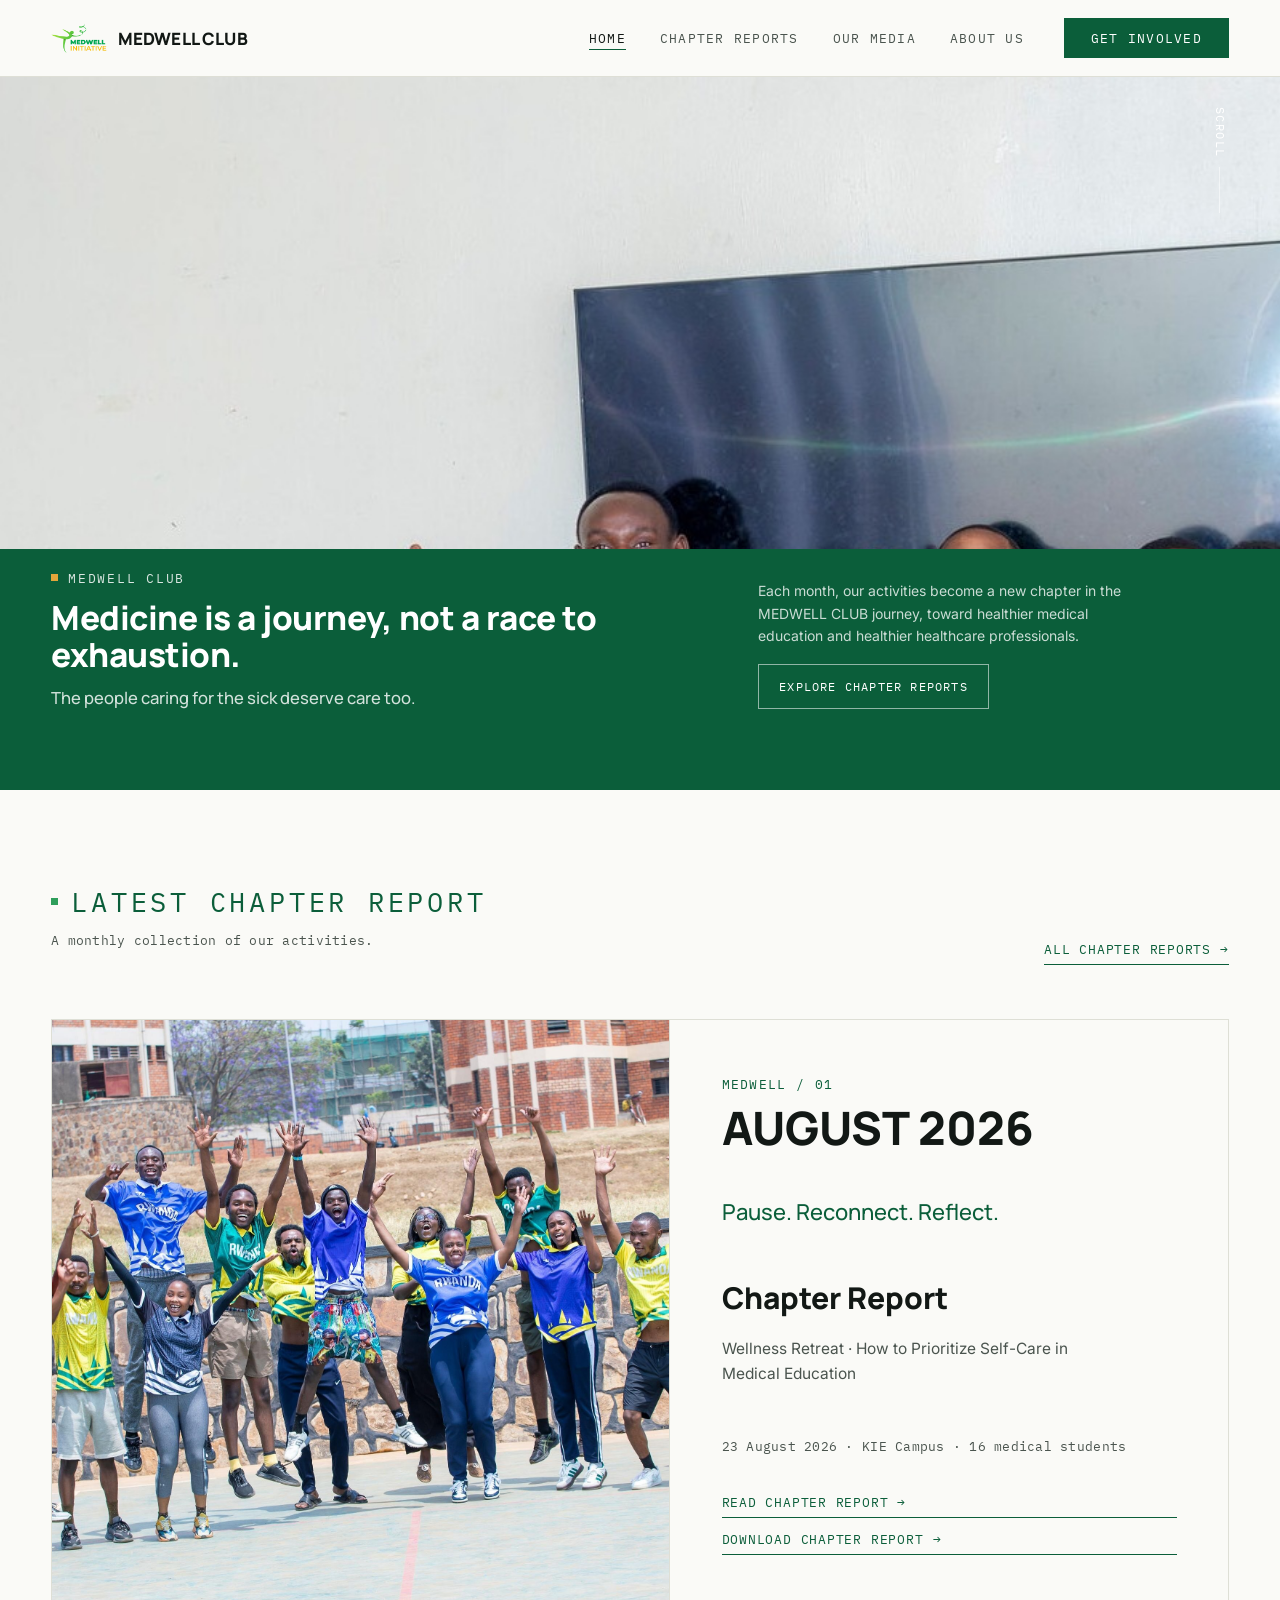
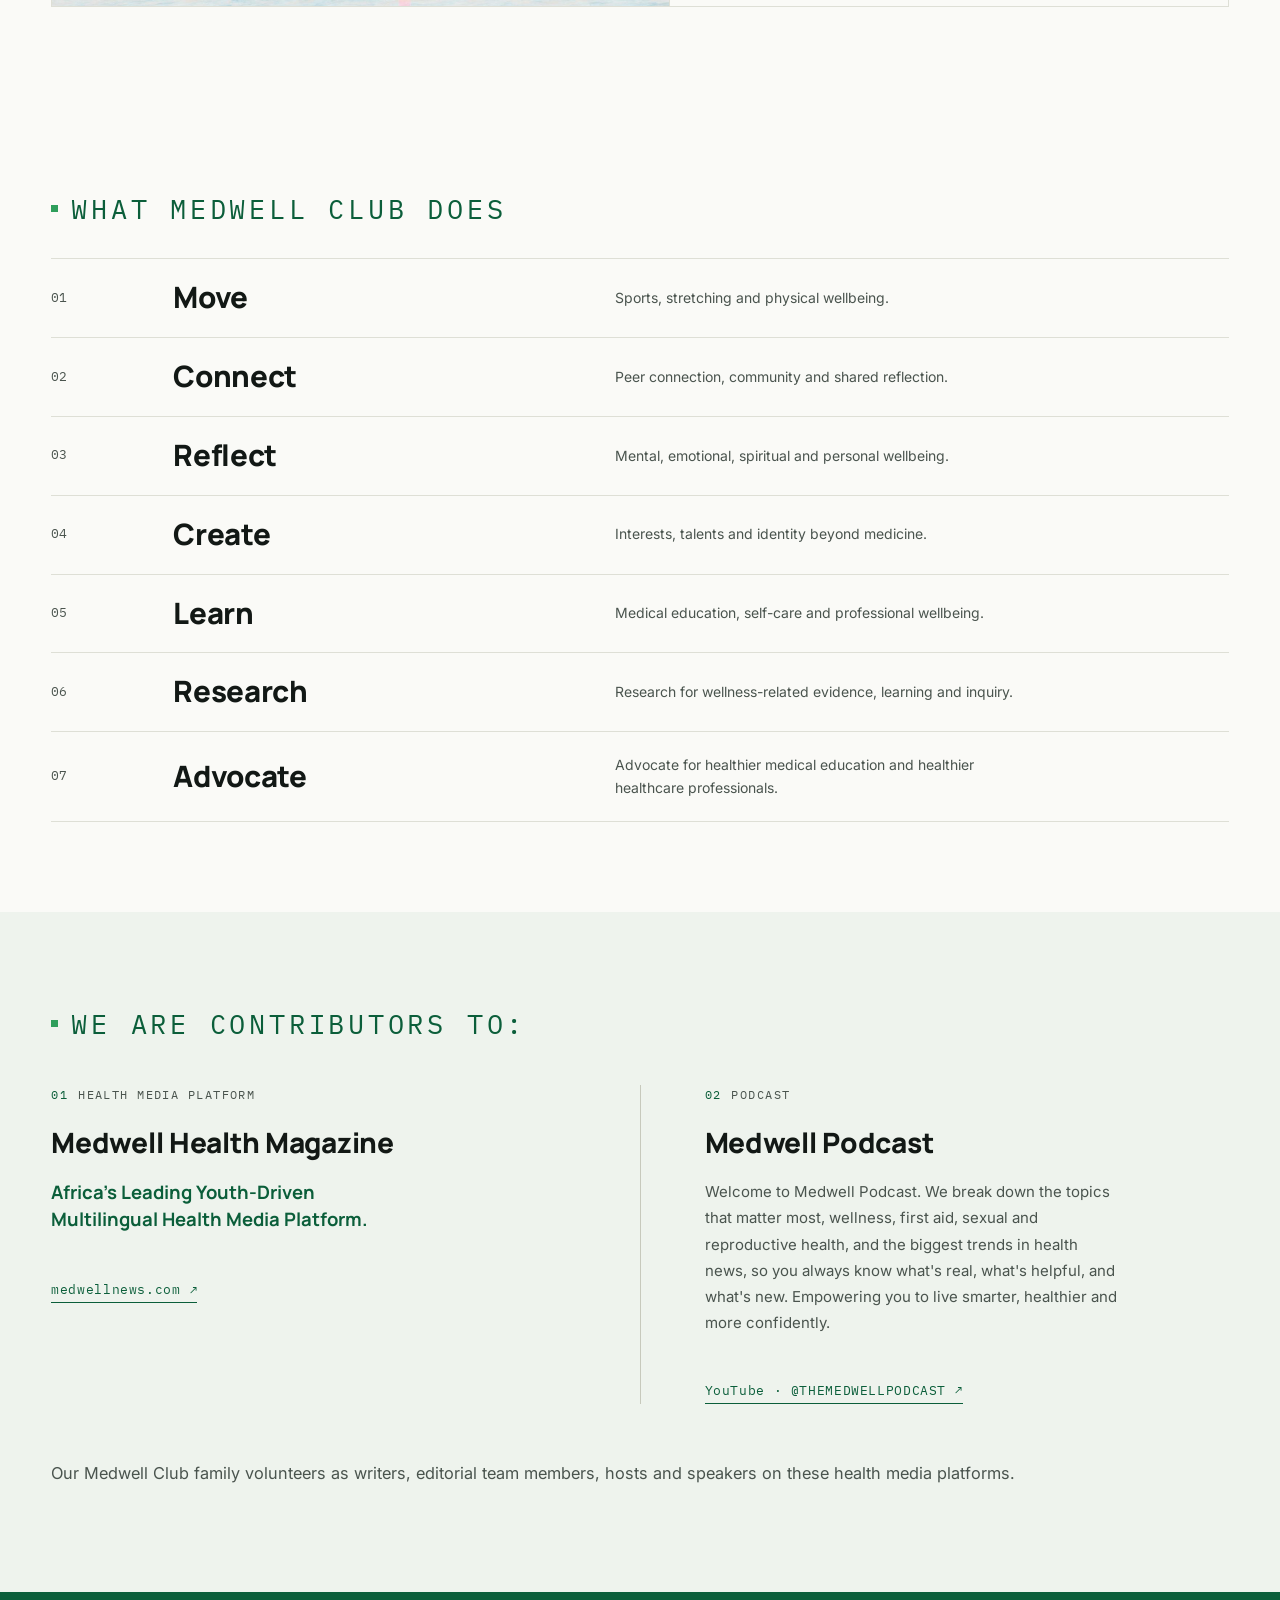
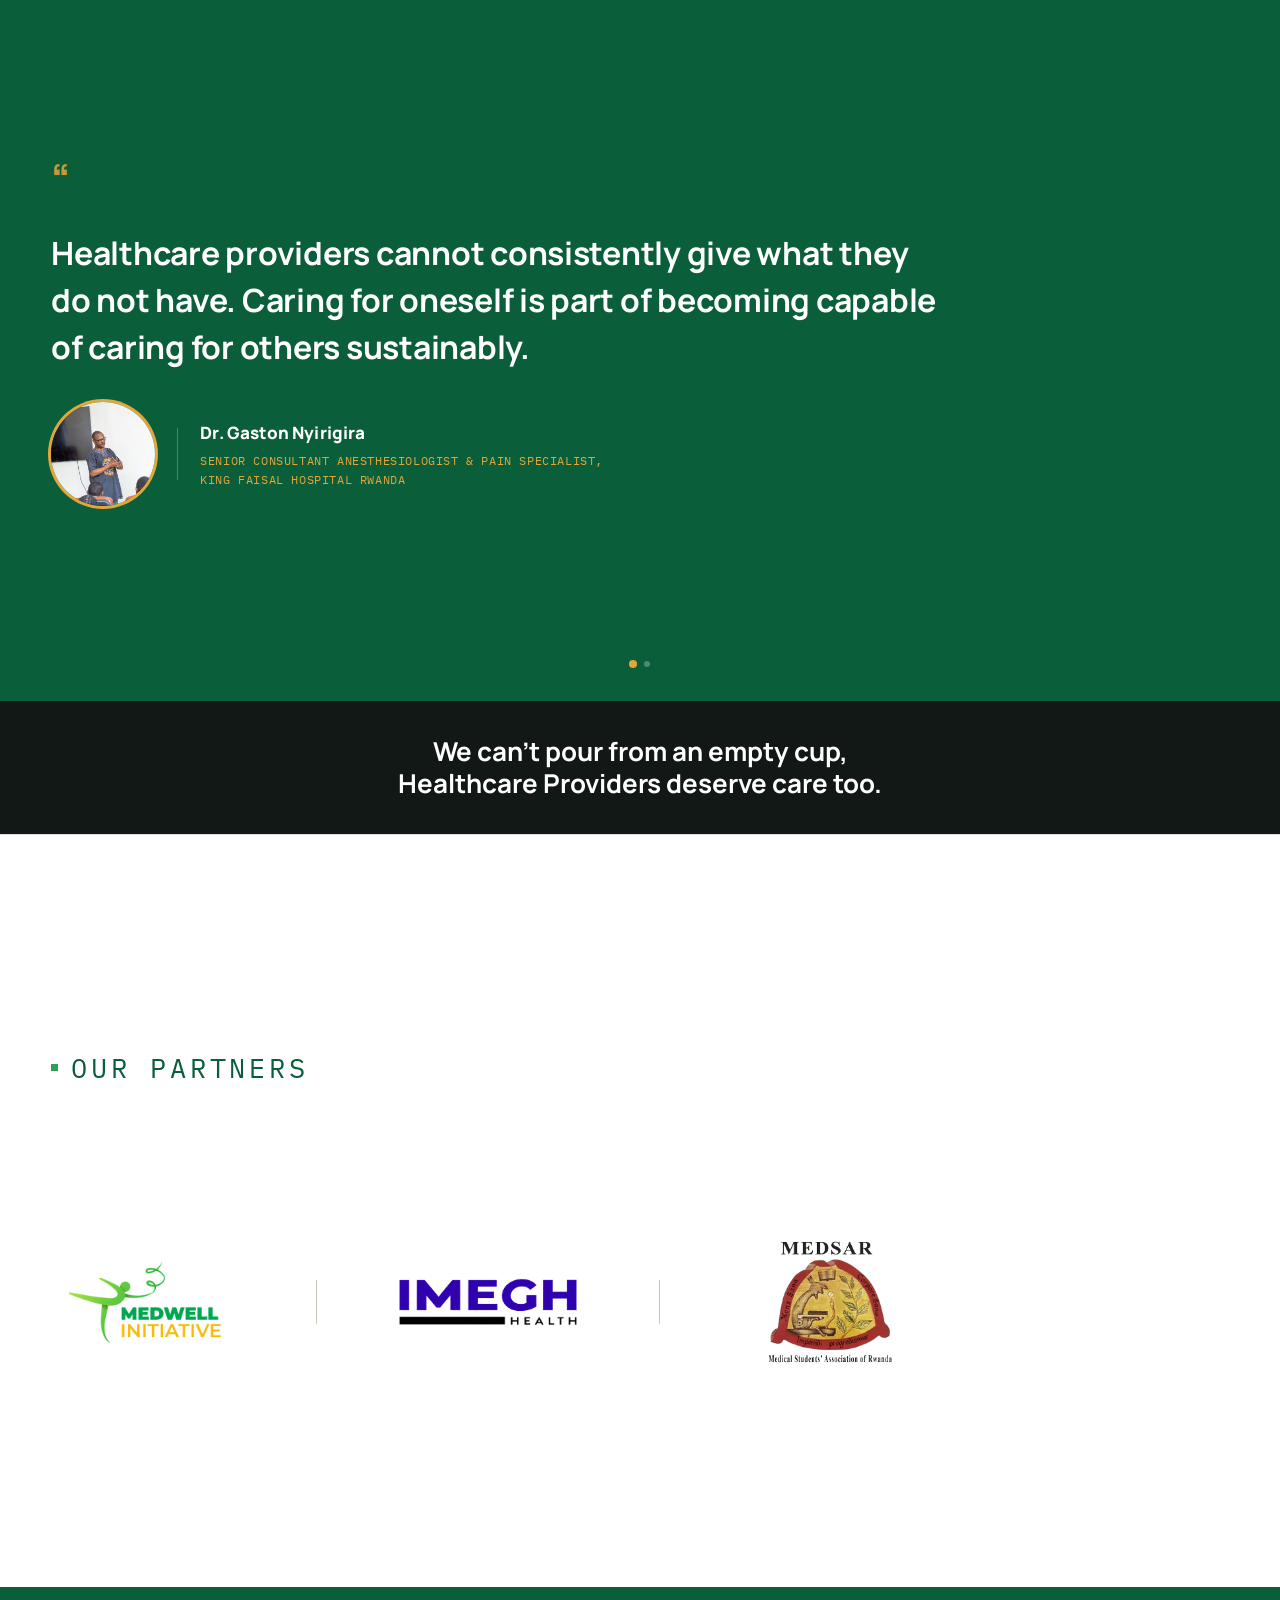
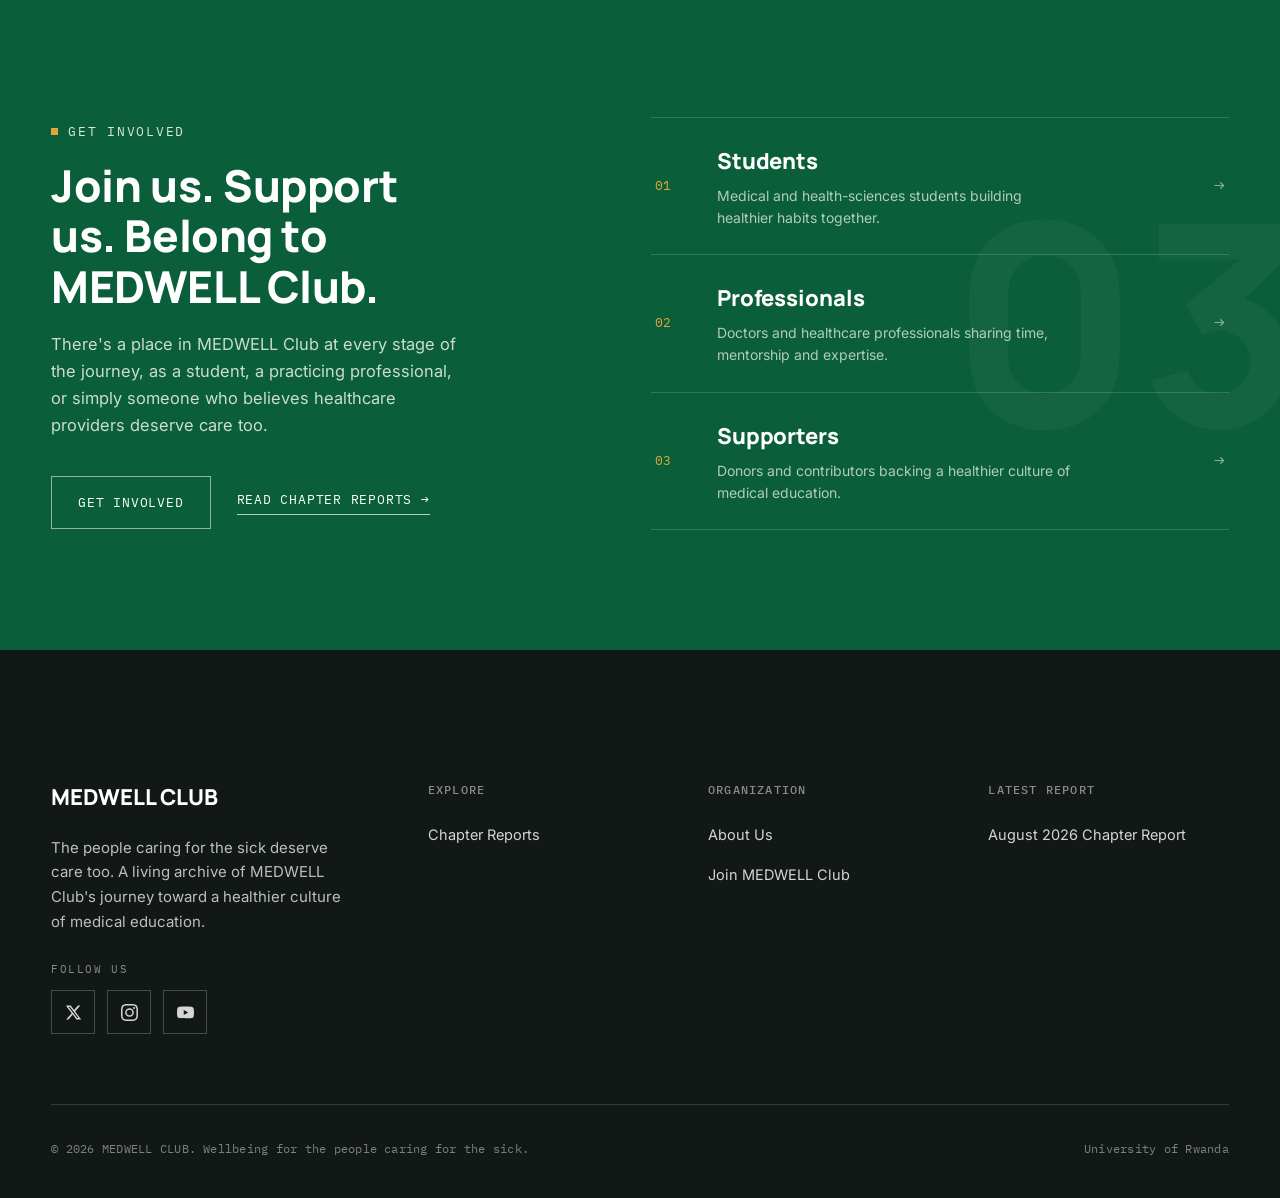
==== index.html @ 10a4fd51 "first commit" ====
<!DOCTYPE html>
<html lang="en">
<head>
<meta charset="UTF-8">
<meta name="viewport" content="width=device-width, initial-scale=1.0">
<title>MEDWELL Club: We can't pour from an empty cup. Healthcare Providers deserve care too.</title>
<meta name="description" content="MEDWELL Club is a medical-student wellbeing initiative building a culture of healthier medical education. Follow our monthly chapters and formal reports.">
<link rel="preconnect" href="https://fonts.googleapis.com">
<link href="https://fonts.googleapis.com/css2?family=Manrope:wght@500;700;800&family=Inter:wght@400;500;600&family=IBM+Plex+Mono:wght@400;500&display=swap" rel="stylesheet">
<link rel="stylesheet" href="css/style.css">
<style>
  .hero {
    position: relative;
    min-height: calc(100vh - 77px);
    display: flex;
    flex-direction: column;
    justify-content: flex-end;
    overflow: hidden;
  }
  .hero img {
    position: absolute;
    inset: 0;
    width: 100%;
    height: 100%;
    object-fit: cover;
    object-position: center top;
  }
  .hero picture { position: absolute; inset: 0; width: 100%; height: 100%; }
  @media (max-width: 700px) {
    /* On mobile the hero section is ~100vh tall (min-height: calc(100vh - 77px)),
       but most of that height sits behind the opaque hero-panel text block.
       With position:absolute + height:100%, object-fit:cover was scaling the
       photo to cover that *entire* hidden height, over-zooming and cropping
       most of the group off the sides. Decoupling the photo from that height
       (fixed aspect ratio, normal flow, sized only by width) fixes this. */
    .hero { min-height: 0; }
    .hero picture {
      position: static;
      width: 100%;
      height: auto;
      aspect-ratio: 937 / 873;
    }
    .hero img {
      position: static;
      width: 100%;
      height: auto;
      aspect-ratio: 937 / 873;
      object-fit: cover;
      object-position: center center;
    }
  }
  @media (min-width: 701px) {
    /* Same underlying issue as mobile: with position:absolute + height:100%,
       the photo was scaled to cover the *entire* min-height:100vh hero box,
       including the height hidden behind the hero-panel text block. On
       laptop/desktop viewports that hidden height varies a lot, so the photo
       kept over-zooming, cropping people off the sides and leaving too
       little breathing room above the green panel. Decoupling the photo
       from viewport height (fixed aspect ratio, normal flow, sized only by
       width) locks in a consistent, intentional crop at every screen size. */
    .hero { min-height: 0; }
    .hero picture {
      position: static;
      width: 100%;
      height: auto;
      aspect-ratio: 2200 / 812;
    }
    .hero img {
      position: static;
      width: 100%;
      height: auto;
      aspect-ratio: 2200 / 812;
      object-fit: cover;
      object-position: center top;
    }
  }
  .hero-panel {
    position: relative;
    background: var(--green-deep);
    /* Top padding trimmed down (was 26px) to bring the heading up closer to
       the photo, tightening the gap. */
    padding: 14px var(--gutter) 64px;
    /* Bottom padding scales with the *smallest* visible viewport height (svh),
       which already excludes mobile browser chrome (address bar/toolbars),
       so the CTA gets comfortable breathing room below it on tall laptop
       screens without being pushed off-screen on short/mobile viewports.
       The plain 64px above is the fallback for browsers without svh support. */
    padding-bottom: clamp(64px, 9svh, 112px);
  }
  .hero-grid {
    display: grid;
    grid-template-columns: 1.4fr 1fr;
    align-items: end;
    gap: 48px;
  }
  .hero-panel .eyebrow { color: rgba(255,255,255,0.85); }
  .hero-panel .eyebrow::before { background: var(--gold); }
  .hero-statement {
    font-family: var(--font-display);
    font-weight: 800;
    color: var(--white);
    font-size: clamp(22px, 2.6vw, 34px);
    line-height: 1.12;
    letter-spacing: -0.015em;
    margin-top: 10px;
  }
  .hero-subline {
    font-family: var(--font-display);
    font-weight: 500;
    color: rgba(255,255,255,0.82);
    font-size: clamp(15px, 1.3vw, 18px);
    line-height: 1.4;
    margin: 12px 0 0;
  }
  .hero-foot {
    display: flex;
    flex-direction: column;
    align-items: flex-start;
    gap: 16px;
  }
  .hero-foot p {
    max-width: 44ch;
    color: rgba(255,255,255,0.78);
    font-size: 14px;
    margin: 0;
  }
  .hero-cta {
    display: inline-flex;
    align-items: center;
    font-family: var(--font-mono);
    font-size: 12px;
    letter-spacing: 0.1em;
    text-transform: uppercase;
    color: var(--white);
    background: transparent;
    border: 1px solid rgba(255,255,255,0.55);
    padding: 12px 20px;
    transition: border-color 0.25s ease, background 0.25s ease;
  }
  .hero-cta:hover { border-color: rgba(255,255,255,0.9); background: rgba(255,255,255,0.06); }
  @media (max-width: 880px) {
    .hero-panel { padding: 10px var(--gutter) 40px; }
    .hero-panel { padding-bottom: clamp(40px, 8svh, 88px); }
    .hero-grid { grid-template-columns: 1fr; align-items: start; gap: 10px; }
    .hero-statement { font-size: 22px; margin-top: 8px; }
    .hero-subline { font-size: 13.5px; margin-top: 6px; }
    .hero-foot { margin-top: 0; gap: 8px; }
    .hero-foot p { font-size: 13px; line-height: 1.45; }
    .hero-cta { font-size: 11px; padding: 10px 16px; }
  }
  .scroll-cue {
    position: absolute;
    top: 30px;
    right: var(--gutter);
    font-family: var(--font-mono);
    font-size: 11.5px;
    letter-spacing: 0.12em;
    text-transform: uppercase;
    color: var(--white);
    writing-mode: vertical-rl;
    display: flex;
    align-items: center;
    gap: 10px;
  }
  .scroll-cue::after { content:''; width:1px; height:46px; background: rgba(255,255,255,0.5); }

  /* Categories index */
  .cat-row {
    display: grid;
    grid-template-columns: 90px 1fr 1.5fr;
    align-items: center;
    gap: 32px;
    padding: 22px 0;
    border-top: 1px solid var(--line);
    transition: background 0.3s ease;
  }
  .cat-row:last-child { border-bottom: 1px solid var(--line); }
  .cat-row:hover { background: var(--green-wash); }
  .cat-index { font-family: var(--font-mono); font-size: 13px; color: var(--ink-soft); }
  .cat-name { font-family: var(--font-display); font-weight: 800; font-size: clamp(22px, 2.3vw, 30px); letter-spacing: -0.01em; line-height: 1.15; }
  .cat-desc { color: var(--ink-soft); font-size: 14px; line-height: 1.6; max-width: 46ch; }
  @media (max-width: 700px) {
    .cat-row { grid-template-columns: 40px 1fr; grid-template-areas: "idx name" ". desc"; row-gap: 8px; padding: 17px 0; }
    .cat-index { grid-area: idx; }
    .cat-name { grid-area: name; font-size: 21px; line-height: 1.15; }
    .cat-desc { grid-area: desc; font-size: 13px; line-height: 1.55; }
  }

  /* Chapter feature */
  .chapter-feature {
    display: grid;
    grid-template-columns: 1.05fr 0.95fr;
    gap: 0;
    border: 1px solid var(--line);
  }
  .chapter-feature .cf-image { position: relative; min-height: 520px; background: var(--ink); }
  .chapter-feature .cf-image img { width: 100%; height: 100%; object-fit: cover; position: absolute; inset: 0; }
  .cf-text {
    padding: clamp(30px, 4vw, 64px);
    display: flex;
    flex-direction: column;
    justify-content: center;
    gap: 22px;
    border-left: 1px solid var(--line);
  }
  .cf-num { font-family: var(--font-mono); font-size: 13px; letter-spacing: 0.1em; color: var(--green-deep); text-transform: uppercase; }
  .cf-month { font-family: var(--font-display); font-weight: 800; font-size: clamp(30px, 4vw, 46px); line-height: 1; margin-top: 8px;}
  .cf-motif { font-family: var(--font-display); font-weight: 500; font-size: clamp(18px, 2vw, 22px); color: var(--green-deep); font-style: normal; }
  .cf-title { font-size: clamp(22px, 2.4vw, 30px); font-weight: 800; font-family: var(--font-display); }
  .cf-theme { color: var(--ink-soft); font-size: 15.5px; max-width: 40ch; }
  @media (max-width: 880px) {
    .chapter-feature { grid-template-columns: 1fr; }
    .cf-image { min-height: 340px; }
    .cf-text { border-left: none; border-top: 1px solid var(--line); }
  }

  /* Quote slider */
  .quote-slider {
    background: var(--green-deep);
    color: var(--white);
    position: relative;
    overflow: hidden;
  }
  .quote-slider-viewport { overflow: hidden; }
  .quote-track {
    display: flex;
    align-items: stretch;
    will-change: transform;
  }
  .quote-slide {
    flex-shrink: 0;
    box-sizing: border-box;
    padding: 96px 0 84px;
    display: flex;
    align-items: center;
  }
  .quote-slide .wrap {
    display: flex;
    flex-direction: column;
    align-items: flex-start;
    gap: 32px;
  }
  .qs-mark {
    font-family: var(--font-display);
    font-weight: 800;
    font-size: 40px;
    line-height: 1;
    color: var(--gold);
    opacity: 0.85;
  }
  .quote-slide blockquote {
    margin: 0;
    max-width: 900px;
    font-family: var(--font-display);
    font-weight: 700;
    font-size: clamp(22px, 2.6vw, 32px);
    line-height: 1.46;
    letter-spacing: -0.008em;
  }
  .qs-attribution {
    display: flex;
    align-items: center;
    gap: 22px;
  }
  .qs-photo {
    width: 104px;
    height: 104px;
    border-radius: 999px;
    object-fit: cover;
    object-position: 50% 22%;
    flex-shrink: 0;
    display: block;
    box-shadow: 0 0 0 3px var(--gold);
  }
  .qs-divider {
    width: 1px;
    height: 52px;
    background: rgba(255,255,255,0.25);
    flex-shrink: 0;
  }
  .qs-meta { display: flex; flex-direction: column; gap: 6px; min-width: 0; max-width: 44ch; }
  .qs-name {
    font-family: var(--font-display);
    font-weight: 800;
    font-size: 17px;
    letter-spacing: 0.01em;
  }
  .qs-role {
    font-family: var(--font-mono);
    font-size: 12px;
    letter-spacing: 0.05em;
    text-transform: uppercase;
    color: var(--gold);
    line-height: 1.55;
  }
  .quote-dots {
    display: flex;
    gap: 8px;
    justify-content: center;
    padding-bottom: 34px;
  }
  .quote-dot {
    width: 6px;
    height: 6px;
    border-radius: 50%;
    background: rgba(255,255,255,0.28);
    transition: background 0.5s ease, transform 0.5s ease;
  }
  .quote-dot.active { background: var(--gold); transform: scale(1.35); }
  @media (max-width: 780px) {
    .quote-slide { padding: 64px 0 54px; }
    .quote-slide .wrap { gap: 26px; }
    .quote-slide blockquote { font-size: clamp(19px, 3.4vw, 24px); line-height: 1.44; }
    .qs-photo { width: 84px; height: 84px; }
    .qs-divider { height: 42px; }
    .qs-name { font-size: 15.5px; }
    .qs-role { font-size: 11px; }
  }
  @media (max-width: 460px) {
    .qs-attribution { gap: 16px; }
    .qs-photo { width: 72px; height: 72px; }
    .qs-divider { display: none; }
  }
  @media (prefers-reduced-motion: reduce) {
    .quote-track { transform: none !important; transition: none !important; flex-direction: column; width: 100% !important; }
    .quote-slide { flex: 0 0 100% !important; width: 100% !important; }
  }
  .quote-secondary {
    background: var(--ink);
    color: var(--white);
    padding: 34px 0;
    text-align: center;
  }
  .quote-secondary p {
    margin: 0;
    font-family: var(--font-display);
    font-weight: 700;
    font-size: clamp(18px, 2.4vw, 26px);
    line-height: 1.25;
  }

  /* Our Partners */
  .partners-section {
    padding: 211px 0;
    border-top: 1px solid var(--line);
    background: var(--white);
  }
  .partners-row {
    display: flex;
    align-items: center;
    justify-content: flex-start;
    flex-wrap: wrap;
    gap: clamp(44px, 6vw, 88px);
    margin-top: 139px;
  }
  .partner-logo {
    width: clamp(128px, 15vw, 188px);
    height: 84px;
    display: flex;
    align-items: center;
    justify-content: center;
  }
  .partner-logo img {
    max-width: 100%;
    max-height: 100%;
    width: auto;
    height: auto;
  }
  /* MEDSAR's mark is a square badge with its legend text baked into the
     artwork, unlike the two flat wordmarks beside it — constrained to the
     same 84px box it reads as a blur. Give its box more room so the badge
     (and the words at the bottom of it) render legibly, while keeping the
     row's vertical centering so it doesn't throw off alignment. */
  .partner-logo--medsar { height: 148px; }
  .partners-divider {
    width: 1px;
    height: 44px;
    background: var(--line-strong);
    flex-shrink: 0;
  }
  @media (max-width:700px) {
    .partners-section { padding: 122px 0; }
    .partners-row { justify-content: center; gap: clamp(14px, 4vw, 28px); margin-top: 78px; flex-wrap: nowrap; }
    .partners-divider { display: none; }
    .partner-logo { height: 46px; width: clamp(76px, 27vw, 108px); }
    .partner-logo--medsar { height: 88px; }
  }

  /* Get Involved (closing section) styling now lives in css/style.css,
     shared with the About Us page's own Get Involved section. */

  /* This section's own bottom padding plus the footer's own top padding
     (90px) already give ample, intentional breathing room; the
     site-footer's default margin-top (160px) was stacking a third gap
     on top of those two, tripling the space. Removed here only. */
  .site-footer { margin-top: 0; }
  @media (max-width: 520px) { .site-footer { margin-top: 0; } }

  /* Story strip */
  .story-strip { display: grid; grid-template-columns: 1.3fr 0.9fr 1fr; gap: 18px; }
  .story-strip figure { margin: 0; overflow: hidden; background: var(--line); }
  .story-strip img { width: 100%; height: 100%; object-fit: cover; display:block; aspect-ratio: 4/5; transition: transform 0.6s ease; }
  .story-strip figure:hover img { transform: scale(1.035); }
  .story-strip .tall { aspect-ratio: auto; }
  .story-strip .tall img { aspect-ratio: 3/4.4; }
  @media (max-width: 780px) {
    .story-strip { grid-template-columns: 1fr 1fr; }
    .story-strip figure:first-child { grid-column: 1 / -1; }
  }


  .two-col-head {
    display: flex;
    justify-content: space-between;
    align-items: flex-end;
    gap: 30px;
    margin-bottom: 54px;
    flex-wrap: wrap;
  }

  /* "We are Contributors to" — two editorial media contributions.
     A quiet centre rule (not a card border) separates them on desktop;
     on mobile it becomes a simple top rule between stacked entries.
     The two entries are typographically distinct on purpose (a pull
     line for the magazine, a running paragraph for the podcast) so
     they never read as matching, generic tiles. */
  .contributors-grid { display:grid; grid-template-columns: 1fr 1px 1fr; gap: 64px; margin-top: 40px; align-items: start; }

  /* Closing line: understated sign-off, not a heading or card — no
     divider, just a step up in size so it reads as a natural close to
     the two entries above it. Wraps freely on narrow screens; from
     laptop width up it holds to a single line, sized so the full
     sentence fits the container without wrapping or shrinking to an
     illegible size (font-size derived from available content width
     divided by this exact sentence's measured character-width in
     Inter Regular, same technique as the page-intro fit-line headline). */
  .contributors-closing {
    margin-top: 40px;
    color: var(--ink-soft);
    font-size: clamp(14px, 2.1vw, 16px);
    line-height: 1.6;
    max-width: 62ch;
  }
  @media (min-width: 1024px) {
    .contributors-closing {
      white-space: nowrap;
      max-width: none;
      margin-top: 56px;
      font-size: clamp(1px, calc((min(100vw, 1320px) - 2 * var(--gutter)) / 72), 16.5px);
    }
  }
  .contributors-divider { background: var(--line-strong); align-self: stretch; }

  .contributor-kicker { display:flex; align-items:center; gap:10px; font-family:var(--font-mono); font-size:12px; letter-spacing:.12em; text-transform:uppercase; color:var(--ink-soft); }
  .contributor-kicker .n { color:var(--green-deep); }
  .contributor-name { font-family:var(--font-display); font-weight:800; font-size:clamp(21px, 2.3vw, 28px); letter-spacing:-0.01em; margin-top:16px; }
  .contributor-tagline { font-family:var(--font-display); font-weight:700; color:var(--green-deep); font-size:18.5px; line-height:1.45; max-width:28ch; margin-top:14px; }
  .contributor-desc { color:var(--ink-soft); font-size:15px; line-height:1.75; max-width:46ch; margin-top:14px; }

  .contributor-link {
    display:inline-flex; align-items:center; gap:9px; margin-top:28px;
    font-family:var(--font-mono); font-size:12.5px; letter-spacing:.05em;
    color:var(--green-deep); padding-bottom:3px; border-bottom:1px solid var(--green-deep);
    transition: gap 0.25s ease, color 0.25s ease, border-color 0.25s ease;
  }
  .contributor-link:hover { gap:15px; color:var(--ink); border-color:var(--ink); }
  .contributor-link .ext-icon { font-size:12px; display:inline-block; transition: transform 0.25s ease; }
  .contributor-link:hover .ext-icon { transform: translate(2px, -2px); }

  @media (max-width: 780px) {
    .contributors-grid { grid-template-columns: 1fr; gap:0; margin-top: 40px; }
    .contributors-divider { display:none; }
    .contributor ~ .contributor { border-top:1px solid var(--line); margin-top:36px; padding-top:36px; }
  }
</style>
</head>
<body>
<a class="skip-link" href="#main">Skip to content</a>

<header class="site-header">
  <div class="wrap">
    <a href="index.html" class="brand">
      <img src="assets/logos/medwell-logo.png" alt="MEDWELL Club">
      <span>MEDWELL CLUB</span>
    </a>
    <nav class="main-nav" id="main-nav">
      <ul>
        <li><a href="index.html" aria-current="page">Home</a></li>
        <li><a href="reports.html">Chapter Reports</a></li>
        <li><a href="#our-media">Our Media</a></li>
        <li><a href="about.html">About Us</a></li>
      </ul>
      <a href="#get-involved" class="btn btn-solid join-btn">GET INVOLVED</a>
      <div class="nav-social">
        <span class="social-label">Follow us</span>
        <div class="social-icons">
          <a href="https://x.com/medwell_medsar" class="social-link" target="_blank" rel="noopener noreferrer" aria-label="MEDWELL Club on X"><svg viewBox="0 0 24 24" aria-hidden="true"><path fill="currentColor" d="M18.244 2.25h3.308l-7.227 8.26 8.502 11.24H16.17l-5.214-6.817L4.99 21.75H1.68l7.73-8.835L1.254 2.25H8.08l4.713 6.231zm-1.161 17.52h1.833L7.084 4.126H5.117z"/></svg></a>
          <a href="https://www.instagram.com/medwell250/" class="social-link" target="_blank" rel="noopener noreferrer" aria-label="MEDWELL Club on Instagram"><svg viewBox="0 0 24 24" aria-hidden="true"><path fill="currentColor" d="M12 2.163c3.204 0 3.584.012 4.85.07 3.252.148 4.771 1.691 4.919 4.919.058 1.265.069 1.645.069 4.849 0 3.205-.012 3.584-.069 4.849-.149 3.225-1.664 4.771-4.919 4.919-1.266.058-1.644.07-4.85.07-3.204 0-3.584-.012-4.849-.07-3.26-.149-4.771-1.699-4.919-4.92-.058-1.265-.07-1.644-.07-4.849 0-3.204.012-3.584.07-4.849.149-3.227 1.664-4.771 4.919-4.919 1.266-.057 1.645-.069 4.849-.069zm0-2.163c-3.259 0-3.667.014-4.947.072-4.358.2-6.78 2.618-6.98 6.98-.059 1.281-.073 1.689-.073 4.948 0 3.259.014 3.668.072 4.948.2 4.358 2.618 6.78 6.98 6.98 1.281.058 1.689.072 4.948.072 3.259 0 3.668-.014 4.948-.072 4.354-.2 6.782-2.618 6.979-6.98.059-1.28.073-1.689.073-4.948 0-3.259-.014-3.667-.072-4.947-.196-4.354-2.617-6.78-6.979-6.98-1.281-.059-1.69-.073-4.949-.073zM12 5.838a6.162 6.162 0 1 0 0 12.324 6.162 6.162 0 0 0 0-12.324zM12 16a4 4 0 1 1 0-8 4 4 0 0 1 0 8zm6.406-11.845a1.44 1.44 0 1 0 0 2.881 1.44 1.44 0 0 0 0-2.881z"/></svg></a>
          <a href="https://www.youtube.com/@THEMEDWELLPODCAST" class="social-link" target="_blank" rel="noopener noreferrer" aria-label="MEDWELL Club on YouTube"><svg viewBox="0 0 24 24" aria-hidden="true"><path fill="currentColor" d="M23.498 6.186a2.994 2.994 0 0 0-2.106-2.117C19.505 3.545 12 3.545 12 3.545s-7.505 0-9.392.524A2.994 2.994 0 0 0 .502 6.186 31.26 31.26 0 0 0 0 12a31.26 31.26 0 0 0 .502 5.814 2.994 2.994 0 0 0 2.106 2.117c1.887.524 9.392.524 9.392.524s7.505 0 9.392-.524a2.994 2.994 0 0 0 2.106-2.117A31.26 31.26 0 0 0 24 12a31.26 31.26 0 0 0-.502-5.814zM9.545 15.568V8.432L15.818 12l-6.273 3.568z"/></svg></a>
        </div>
      </div>
    </nav>
    <button class="nav-toggle" aria-label="Toggle menu" aria-expanded="false" aria-controls="main-nav"><span></span></button>
  </div>
</header>

<main id="main">

  <!-- HERO -->
  <section class="hero">
    <picture>
      <source media="(max-width: 700px)" srcset="assets/photos/hero-guest-speaker-cover-mobile.jpg">
      <img src="assets/photos/hero-guest-speaker-cover.jpg" alt="MEDWELL Club members and guest speaker Dr. Gaston Nyirigira posing together after the Wellness Retreat session.">
    </picture>    <span class="scroll-cue">Scroll</span>
    <div class="hero-panel">
      <div class="wrap hero-grid" style="padding:0;">
        <div class="hero-left">
          <span class="eyebrow">MEDWELL CLUB</span>
          <h1 class="hero-statement">Medicine is a journey, not a race to exhaustion.</h1>
          <p class="hero-subline">The people caring for the sick deserve care too.</p>
        </div>
        <div class="hero-foot">
          <p>Each month, our activities become a new chapter in the MEDWELL CLUB journey, toward healthier medical education and healthier healthcare professionals.</p>
          <a class="hero-cta" href="reports.html">Explore Chapter Reports</a>
        </div>
      </div>
    </div>
  </section>

  <!-- CURRENT CHAPTER REPORT -->
  <section class="section-tight">
    <div class="wrap">
      <div class="two-col-head">
        <div>
          <span class="eyebrow eyebrow-heading">Latest Chapter Report</span>
          <p class="meta" style="margin-top:8px;">A monthly collection of our activities.</p>
        </div>
        <a class="link-arrow" href="reports.html">All Chapter Reports <span class="a">→</span></a>
      </div>
      <div class="chapter-feature reveal">
        <div class="cf-image"><img src="assets/photos/hero-jump-cover.jpg" alt="MEDWELL Club Wellness Retreat participants at KIE Campus, August 2026."></div>
        <div class="cf-text">
          <div><span class="cf-num">MEDWELL / 01</span><div class="cf-month">AUGUST 2026</div></div>
          <p class="cf-motif">Pause. Reconnect. Reflect.</p>
          <div><div class="cf-title">Chapter Report</div><p class="cf-theme">Wellness Retreat · How to Prioritize Self-Care in Medical Education</p></div>
          <p class="meta">23 August 2026 · KIE Campus · 16 medical students</p>
          <div style="display:flex; flex-direction:column; gap:12px;">
            <a class="link-arrow" href="august-2026-chapter-report.html">Read Chapter Report <span class="a">→</span></a>
            <a class="link-arrow" href="assets/reports/MEDWELL-August-2026-Chapter-Report.pdf" download>Download Chapter Report <span class="a">→</span></a>
          </div>
        </div>
      </div>
    </div>
  </section>

  <!-- CATEGORIES -->
  <section class="section-tight">
    <div class="wrap">
      <span class="eyebrow eyebrow-heading">What MEDWELL Club Does</span>
      <div style="margin-top:28px;">
        <div class="cat-row reveal">
          <span class="cat-index">01</span>
          <span class="cat-name">Move</span>
          <span class="cat-desc">Sports, stretching and physical wellbeing.</span>
        </div>
        <div class="cat-row reveal">
          <span class="cat-index">02</span>
          <span class="cat-name">Connect</span>
          <span class="cat-desc">Peer connection, community and shared reflection.</span>
        </div>
        <div class="cat-row reveal">
          <span class="cat-index">03</span>
          <span class="cat-name">Reflect</span>
          <span class="cat-desc">Mental, emotional, spiritual and personal wellbeing.</span>
        </div>
        <div class="cat-row reveal">
          <span class="cat-index">04</span>
          <span class="cat-name">Create</span>
          <span class="cat-desc">Interests, talents and identity beyond medicine.</span>
        </div>
        <div class="cat-row reveal">
          <span class="cat-index">05</span>
          <span class="cat-name">Learn</span>
          <span class="cat-desc">Medical education, self-care and professional wellbeing.</span>
        </div>
        <div class="cat-row reveal">
          <span class="cat-index">06</span>
          <span class="cat-name">Research</span>
          <span class="cat-desc">Research for wellness-related evidence, learning and inquiry.</span>
        </div>
        <div class="cat-row reveal">
          <span class="cat-index">07</span>
          <span class="cat-name">Advocate</span>
          <span class="cat-desc">Advocate for healthier medical education and healthier healthcare professionals.</span>
        </div>
      </div>
    </div>
  </section>

  <!-- CONTRIBUTORS -->
  <section class="section-tight" id="our-media" style="background:var(--green-wash);">
    <div class="wrap">
      <span class="eyebrow eyebrow-heading">We are Contributors to:</span>
      <div class="contributors-grid">
        <article class="contributor">
          <span class="contributor-kicker"><span class="n">01</span> Health Media Platform</span>
          <h3 class="contributor-name">Medwell Health Magazine</h3>
          <p class="contributor-tagline">Africa's Leading Youth-Driven Multilingual Health Media Platform.</p>
          <a class="contributor-link" href="https://www.medwellnews.com/" target="_blank" rel="noopener noreferrer" aria-label="Visit Medwell Health Magazine (opens in a new tab)">medwellnews.com <span class="ext-icon" aria-hidden="true">↗</span></a>
        </article>
        <div class="contributors-divider" aria-hidden="true"></div>
        <article class="contributor">
          <span class="contributor-kicker"><span class="n">02</span> Podcast</span>
          <h3 class="contributor-name">Medwell Podcast</h3>
          <p class="contributor-desc">Welcome to Medwell Podcast. We break down the topics that matter most, wellness, first aid, sexual and reproductive health, and the biggest trends in health news, so you always know what's real, what's helpful, and what's new. Empowering you to live smarter, healthier and more confidently.</p>
          <a class="contributor-link" href="https://www.youtube.com/@THEMEDWELLPODCAST" target="_blank" rel="noopener noreferrer" aria-label="Watch Medwell Podcast on YouTube (opens in a new tab)">YouTube · @THEMEDWELLPODCAST <span class="ext-icon" aria-hidden="true">↗</span></a>
        </article>
      </div>
      <p class="contributors-closing">Our Medwell Club family volunteers as writers, editorial team members, hosts and speakers on these health media platforms.</p>
    </div>
  </section>

  <!-- QUOTE SLIDER -->
  <section class="quote-slider">
    <div class="quote-slider-viewport">
      <div class="quote-track" id="quote-track">
        <div class="quote-slide">
          <div class="wrap">
            <span class="qs-mark" aria-hidden="true">&ldquo;</span>
            <blockquote>Healthcare providers cannot consistently give what they do not have. Caring for oneself is part of becoming capable of caring for others sustainably.</blockquote>
            <div class="qs-attribution">
              <img class="qs-photo" src="assets/photos/quote-dr-gaston.jpg" alt="Dr. Gaston Nyirigira" loading="lazy">
              <span class="qs-divider" aria-hidden="true"></span>
              <div class="qs-meta">
                <span class="qs-name">Dr. Gaston Nyirigira</span>
                <span class="qs-role">Senior Consultant Anesthesiologist &amp; Pain Specialist, King Faisal Hospital Rwanda</span>
              </div>
            </div>
          </div>
        </div>
        <div class="quote-slide">
          <div class="wrap">
            <span class="qs-mark" aria-hidden="true">&ldquo;</span>
            <blockquote>According to Africa CDC, Africa bears more than a quarter of the global disease burden while accounting for only about 3% of the global health workforce. In a system carrying this burden, burnout isn&rsquo;t a badge of honor. It is associated with increased patient-safety risks and medical errors, reduced job satisfaction and poor retention.</blockquote>
            <div class="qs-attribution">
              <img class="qs-photo" src="assets/photos/quote-bonheur.jpg" alt="Bonheur Mwizerwa" loading="lazy">
              <span class="qs-divider" aria-hidden="true"></span>
              <div class="qs-meta">
                <span class="qs-name">Bonheur Mwizerwa</span>
                <span class="qs-role">MEDWELL Club Coordinator</span>
              </div>
            </div>
          </div>
        </div>
      </div>
      <div class="quote-dots" id="quote-dots" aria-hidden="true"></div>
    </div>
  </section>
  <div class="quote-secondary">
    <div class="wrap">
      <p>We can't pour from an empty cup,<br>Healthcare Providers deserve care too.</p>
    </div>
  </div>

  <!-- OUR PARTNERS -->
  <section class="partners-section" aria-labelledby="partners-title">
    <div class="wrap">
      <span class="eyebrow eyebrow-heading" id="partners-title">Our Partners</span>
      <div class="partners-row">
        <div class="partner-logo"><img src="assets/logos/medwell-logo.png" alt="MEDWELL Initiative"></div>
        <span class="partners-divider" aria-hidden="true"></span>
        <div class="partner-logo"><img src="assets/logos/imegh-logo.png" alt="IMEGH Health"></div>
        <span class="partners-divider" aria-hidden="true"></span>
        <div class="partner-logo partner-logo--medsar"><img src="assets/logos/medsar-logo.png" alt="Medical Students' Association of Rwanda (MEDSAR)"></div>
      </div>
    </div>
  </section>

  <!-- GET INVOLVED -->
  <section class="involve-section" id="get-involved" aria-labelledby="involve-title">
    <div class="wrap involve-grid">
      <div class="involve-intro reveal">
        <span class="eyebrow" id="involve-title">Get Involved</span>
        <h2 class="involve-heading">Join us. Support us. Belong to MEDWELL Club.</h2>
        <p class="involve-lede">There's a place in MEDWELL Club at every stage of the journey, as a student, a practicing professional, or simply someone who believes healthcare providers deserve care too.</p>
        <div class="involve-cta">
          <a class="btn btn-ghost-light" href="#get-involved" data-open-involve>Get Involved</a>
          <a class="link-arrow on-dark" href="reports.html">Read Chapter Reports <span class="a">→</span></a>
        </div>
      </div>
      <div class="involve-ways reveal">
        <button type="button" class="involve-row" data-open-involve data-role="students">
          <span class="involve-num">01</span>
          <span class="involve-text">
            <span class="involve-label">Students</span>
            <span class="involve-desc">Medical and health-sciences students building healthier habits together.</span>
          </span>
          <span class="a" aria-hidden="true">→</span>
        </button>
        <button type="button" class="involve-row" data-open-involve data-role="professionals">
          <span class="involve-num">02</span>
          <span class="involve-text">
            <span class="involve-label">Professionals</span>
            <span class="involve-desc">Doctors and healthcare professionals sharing time, mentorship and expertise.</span>
          </span>
          <span class="a" aria-hidden="true">→</span>
        </button>
        <button type="button" class="involve-row" data-open-involve data-role="supporters">
          <span class="involve-num">03</span>
          <span class="involve-text">
            <span class="involve-label">Supporters</span>
            <span class="involve-desc">Donors and contributors backing a healthier culture of medical education.</span>
          </span>
          <span class="a" aria-hidden="true">→</span>
        </button>
      </div>
    </div>
  </section>

</main>

<footer class="site-footer">
  <div class="wrap">
    <div class="footer-top">
      <div>
        <div class="footer-brand">MEDWELL CLUB</div>
        <p class="footer-statement">The people caring for the sick deserve care too. A living archive of MEDWELL Club's journey toward a healthier culture of medical education.</p>
        <div class="footer-social">
          <span class="social-label">Follow us</span>
          <div class="social-icons">
            <a href="https://x.com/medwell_medsar" class="social-link" target="_blank" rel="noopener noreferrer" aria-label="MEDWELL Club on X"><svg viewBox="0 0 24 24" aria-hidden="true"><path fill="currentColor" d="M18.244 2.25h3.308l-7.227 8.26 8.502 11.24H16.17l-5.214-6.817L4.99 21.75H1.68l7.73-8.835L1.254 2.25H8.08l4.713 6.231zm-1.161 17.52h1.833L7.084 4.126H5.117z"/></svg></a>
            <a href="https://www.instagram.com/medwell250/" class="social-link" target="_blank" rel="noopener noreferrer" aria-label="MEDWELL Club on Instagram"><svg viewBox="0 0 24 24" aria-hidden="true"><path fill="currentColor" d="M12 2.163c3.204 0 3.584.012 4.85.07 3.252.148 4.771 1.691 4.919 4.919.058 1.265.069 1.645.069 4.849 0 3.205-.012 3.584-.069 4.849-.149 3.225-1.664 4.771-4.919 4.919-1.266.058-1.644.07-4.85.07-3.204 0-3.584-.012-4.849-.07-3.26-.149-4.771-1.699-4.919-4.92-.058-1.265-.07-1.644-.07-4.849 0-3.204.012-3.584.07-4.849.149-3.227 1.664-4.771 4.919-4.919 1.266-.057 1.645-.069 4.849-.069zm0-2.163c-3.259 0-3.667.014-4.947.072-4.358.2-6.78 2.618-6.98 6.98-.059 1.281-.073 1.689-.073 4.948 0 3.259.014 3.668.072 4.948.2 4.358 2.618 6.78 6.98 6.98 1.281.058 1.689.072 4.948.072 3.259 0 3.668-.014 4.948-.072 4.354-.2 6.782-2.618 6.979-6.98.059-1.28.073-1.689.073-4.948 0-3.259-.014-3.667-.072-4.947-.196-4.354-2.617-6.78-6.979-6.98-1.281-.059-1.69-.073-4.949-.073zM12 5.838a6.162 6.162 0 1 0 0 12.324 6.162 6.162 0 0 0 0-12.324zM12 16a4 4 0 1 1 0-8 4 4 0 0 1 0 8zm6.406-11.845a1.44 1.44 0 1 0 0 2.881 1.44 1.44 0 0 0 0-2.881z"/></svg></a>
          <a href="https://www.youtube.com/@THEMEDWELLPODCAST" class="social-link" target="_blank" rel="noopener noreferrer" aria-label="MEDWELL Club on YouTube"><svg viewBox="0 0 24 24" aria-hidden="true"><path fill="currentColor" d="M23.498 6.186a2.994 2.994 0 0 0-2.106-2.117C19.505 3.545 12 3.545 12 3.545s-7.505 0-9.392.524A2.994 2.994 0 0 0 .502 6.186 31.26 31.26 0 0 0 0 12a31.26 31.26 0 0 0 .502 5.814 2.994 2.994 0 0 0 2.106 2.117c1.887.524 9.392.524 9.392.524s7.505 0 9.392-.524a2.994 2.994 0 0 0 2.106-2.117A31.26 31.26 0 0 0 24 12a31.26 31.26 0 0 0-.502-5.814zM9.545 15.568V8.432L15.818 12l-6.273 3.568z"/></svg></a>
          </div>
        </div>
      </div>
      <div class="footer-col">
        <h4>Explore</h4>
        <ul>
          <li><a href="reports.html">Chapter Reports</a></li>
        </ul>
      </div>
      <div class="footer-col">
        <h4>Organization</h4>
        <ul>
          <li><a href="about.html">About Us</a></li>
          <li><a href="#get-involved" data-open-involve>Join MEDWELL Club</a></li>
        </ul>
      </div>
      <div class="footer-col">
        <h4>Latest Report</h4>
        <ul><li><a href="august-2026-chapter-report.html">August 2026 Chapter Report</a></li></ul>
      </div>
    </div>
    <div class="footer-bottom">
      <span>© 2026 MEDWELL CLUB. Wellbeing for the people caring for the sick.</span>
      <span>University of Rwanda</span>
    </div>
  </div>
</footer>

<script src="content/data.js"></script>
<script src="js/nav.js"></script>
<script>
/* Quote slider: one-directional infinite slide (never steps backward) */
(function(){
  var track = document.getElementById('quote-track');
  if (!track) return;
  var slides = Array.prototype.slice.call(track.children);
  if (slides.length < 2) return;
  if (window.matchMedia('(prefers-reduced-motion: reduce)').matches) return;

  /* Clone the first slide and append it, so the forward slide from the
     last real quote lands on a visual duplicate of quote 1. We then snap
     back to the real quote 1 instantly (no transition), so the loop reads
     as continuous forward motion, never a backward step. */
  var clone = slides[0].cloneNode(true);
  clone.setAttribute('aria-hidden', 'true');
  track.appendChild(clone);
  var total = slides.length + 1;
  track.style.width = (total * 100) + '%';
  Array.prototype.forEach.call(track.children, function (slide) {
    slide.style.flex = '0 0 ' + (100 / total) + '%';
    slide.style.width = (100 / total) + '%';
  });

  var dotsWrap = document.getElementById('quote-dots');
  var dots = [];
  if (dotsWrap) {
    slides.forEach(function (_, i) {
      var d = document.createElement('span');
      d.className = 'quote-dot' + (i === 0 ? ' active' : '');
      dotsWrap.appendChild(d);
      dots.push(d);
    });
  }

  var TRANSITION_MS = 1200;  /* subtle slide transition, not the display time */
  var HOLD_MS = 7000;       /* each slide stays fully visible for 7 seconds */
  var index = 0;
  var timer = null;
  var paused = false;

  function setDot(i) {
    if (!dots.length) return;
    dots.forEach(function (d) { d.classList.remove('active'); });
    dots[i % slides.length].classList.add('active');
  }

  function advance() {
    index++;
    track.style.transition = 'transform ' + TRANSITION_MS + 'ms cubic-bezier(0.65,0,0.35,1)';
    track.style.transform = 'translateX(-' + (index * (100 / total)) + '%)';
    setDot(index % slides.length);
  }

  /* Schedule the next advance HOLD_MS after the current slide has actually
     settled (rather than on a fixed setInterval), so the pause after the
     instant loop-reset lasts exactly as long as every other pause. */
  function scheduleNext() {
    if (paused) return;
    timer = setTimeout(advance, HOLD_MS);
  }

  track.addEventListener('transitionend', function (e) {
    if (e.propertyName !== 'transform') return;
    if (index === slides.length) {
      track.style.transition = 'none';
      index = 0;
      track.style.transform = 'translateX(0%)';
      setDot(0);
      track.offsetHeight; /* force reflow before re-enabling transitions */
    }
    scheduleNext();
  });

  function start() { paused = false; scheduleNext(); }
  function stop() { paused = true; clearTimeout(timer); }

  scheduleNext();
  var section = track.closest('.quote-slider');
  if (section) {
    section.addEventListener('mouseenter', stop);
    section.addEventListener('mouseleave', start);
  }
})();
</script>

<!-- GET INVOLVED MODAL -->
<div class="gi-modal" id="involve-modal" aria-hidden="true">
  <div class="gi-modal-backdrop" data-close-involve></div>
  <div class="gi-modal-panel" role="dialog" aria-modal="true" aria-labelledby="gi-modal-title">
    <button class="gi-modal-close" type="button" data-close-involve aria-label="Close">✕</button>

    <div class="gi-step" data-gi-step="ways">
      <span class="eyebrow" style="color:var(--green-deep);">Get Involved</span>
      <h2 id="gi-modal-title" class="gi-modal-heading">Join us. Support us. Belong to MEDWELL Club.</h2>
      <p class="gi-modal-lede">There's a place in MEDWELL Club at every stage of the journey, as a student, a practicing professional, or simply someone who believes healthcare providers deserve care too.</p>
      <div class="gi-modal-ways">
        <button class="gi-way" type="button" data-gi-role="students">
          <span class="gi-way-num">01</span>
          <span><span class="gi-way-label">Students</span><span class="gi-way-desc">Medical and health-sciences students building healthier habits together.</span></span>
          <span class="gi-way-arrow" aria-hidden="true">→</span>
        </button>
        <button class="gi-way" type="button" data-gi-role="professionals">
          <span class="gi-way-num">02</span>
          <span><span class="gi-way-label">Professionals</span><span class="gi-way-desc">Doctors and healthcare professionals sharing time, mentorship and expertise.</span></span>
          <span class="gi-way-arrow" aria-hidden="true">→</span>
        </button>
        <button class="gi-way" type="button" data-gi-role="supporters">
          <span class="gi-way-num">03</span>
          <span><span class="gi-way-label">Supporters</span><span class="gi-way-desc">Donors and contributors backing a healthier culture of medical education.</span></span>
          <span class="gi-way-arrow" aria-hidden="true">→</span>
        </button>
      </div>
      <div class="gi-modal-cta">
        <button class="btn btn-solid" type="button" data-gi-role="general">Email Us</button>
        <a class="link-arrow" href="reports.html">Read Chapter Reports <span class="a">→</span></a>
      </div>
    </div>

    <div class="gi-step" data-gi-step="next" hidden>
      <button class="gi-back" type="button" data-gi-back><span aria-hidden="true">←</span> Back</button>
      <span class="eyebrow" style="color:var(--green-deep);">Get Involved — <span data-gi-role-eyebrow>Students</span></span>
      <h2 id="gi-modal-title-next" class="gi-modal-heading" data-gi-role-heading>Get involved as a student.</h2>
      <p class="gi-modal-lede" data-gi-role-lede>Join the medical and health-sciences students building healthier habits together.</p>
      <div class="gi-next-actions">
        <a class="gi-next-action" data-gi-mailto href="mailto:mwizerwabonheur45@gmail.com">
          <span class="gi-next-action-icon" aria-hidden="true">✉</span>
          <span><span class="gi-next-action-label">Email us</span><span class="gi-next-action-desc">Opens your email app with a message ready to personalize.</span></span>
          <span class="gi-way-arrow" aria-hidden="true">→</span>
        </a>
        <button class="gi-next-action" type="button" data-gi-copy>
          <span class="gi-next-action-icon" aria-hidden="true">⧉</span>
          <span><span class="gi-next-action-label" data-gi-copy-label>Copy our email address</span><span class="gi-next-action-desc">mwizerwabonheur45@gmail.com</span></span>
          <span class="gi-way-arrow" aria-hidden="true">→</span>
        </button>
      </div>
    </div>
  </div>
</div>
</body>
</html>
---- css/style.css ----
/* ==========================================================================
   MEDWELL Club Design System
   Green + white editorial system. No gradients, no glass, no rounded cards.
   ========================================================================== */

:root {
  /* Color */
  --paper: #FAFAF7;
  --white: #FFFFFF;
  --ink: #121815;
  --ink-soft: #4A544E;
  --line: #DEDFD6;
  --line-strong: #C7C9BC;
  --green-deep: #0B5E3A;
  --green: #157A45;
  --green-bright: #2E9E5B;
  --green-wash: #EEF3ED;
  --gold: #E3A63B;

  /* Type */
  --font-display: 'Manrope', 'Helvetica Neue', Arial, sans-serif;
  --font-body: 'Inter', 'Helvetica Neue', Arial, sans-serif;
  --font-mono: 'IBM Plex Mono', 'SFMono-Regular', Consolas, monospace;

  /* Scale */
  --container: 1320px;
  --gutter: clamp(20px, 4vw, 64px);
}

* { box-sizing: border-box; }
html { scroll-behavior: smooth; }

@media (prefers-reduced-motion: reduce) {
  html { scroll-behavior: auto; }
  *, *::before, *::after {
    animation-duration: 0.001ms !important;
    animation-iteration-count: 1 !important;
    transition-duration: 0.001ms !important;
    scroll-behavior: auto !important;
  }
}

body {
  margin: 0;
  background: var(--paper);
  color: var(--ink);
  font-family: var(--font-body);
  font-size: 16px;
  line-height: 1.6;
  -webkit-font-smoothing: antialiased;
}

img { max-width: 100%; display: block; }
a { color: inherit; text-decoration: none; }
button { font-family: inherit; cursor: pointer; }

::selection { background: var(--green-deep); color: var(--white); }

a:focus-visible,
button:focus-visible,
input:focus-visible {
  outline: 2px solid var(--green-deep);
  outline-offset: 3px;
}

.wrap {
  max-width: var(--container);
  margin: 0 auto;
  padding-left: var(--gutter);
  padding-right: var(--gutter);
}

/* ---- Typography ---- */

h1, h2, h3, h4 {
  font-family: var(--font-display);
  font-weight: 800;
  letter-spacing: -0.01em;
  margin: 0;
  color: var(--ink);
}

.eyebrow {
  font-family: var(--font-mono);
  font-size: 12.5px;
  letter-spacing: 0.14em;
  text-transform: uppercase;
  color: var(--green-deep);
  display: inline-flex;
  align-items: center;
  gap: 10px;
}

.eyebrow::before {
  content: '';
  width: 7px;
  height: 7px;
  background: var(--green-bright);
  display: inline-block;
  flex-shrink: 0;
}

/* Section-header variant: for an .eyebrow that IS the header for its
   section (no larger heading follows it), rather than a small kicker
   sitting above one. Same color, marker, letter-spacing and font,
   just sized to read as a heading instead of a caption. */
.eyebrow-heading {
  font-size: clamp(19px, 2.3vw, 27px);
  gap: 13px;
}

.meta {
  font-family: var(--font-mono);
  font-size: 13px;
  letter-spacing: 0.02em;
  color: var(--ink-soft);
}

.lede {
  font-size: clamp(18px, 2vw, 22px);
  line-height: 1.55;
  color: var(--ink-soft);
  max-width: 46ch;
}

.pull {
  font-family: var(--font-display);
  font-weight: 700;
  font-size: clamp(24px, 3.4vw, 38px);
  line-height: 1.25;
  color: var(--green-deep);
  letter-spacing: -0.01em;
  max-width: 22ch;
}

/* ---- Buttons / links ---- */

.link-arrow {
  display: inline-flex;
  align-items: center;
  gap: 9px;
  font-family: var(--font-mono);
  font-size: 13px;
  letter-spacing: 0.06em;
  text-transform: uppercase;
  color: var(--green-deep);
  padding-bottom: 3px;
  border-bottom: 1px solid var(--green-deep);
  transition: gap 0.25s ease, color 0.25s ease, border-color 0.25s ease;
}
.link-arrow:hover { gap: 15px; }
.link-arrow.on-dark { color: var(--white); border-color: rgba(255,255,255,0.7); }
.link-arrow .a { transition: transform 0.25s ease; }
.link-arrow:hover .a { transform: translateX(2px); }

.btn {
  display: inline-flex;
  align-items: center;
  gap: 10px;
  font-family: var(--font-mono);
  font-size: 13px;
  line-height: 1;
  letter-spacing: 0.06em;
  text-transform: uppercase;
  padding: 19px 26px;
  border: 1px solid var(--ink);
  background: transparent;
  color: var(--ink);
  transition: background 0.25s ease, color 0.25s ease, border-color 0.25s ease;
}
.btn:hover { background: var(--ink); color: var(--white); }

.btn-solid {
  background: var(--green-deep);
  border-color: var(--green-deep);
  color: var(--white);
}
.btn-solid:hover { background: var(--ink); border-color: var(--ink); color: var(--white); }

.btn-ghost-light {
  border-color: rgba(255,255,255,0.55);
  color: var(--white);
}
.btn-ghost-light:hover { background: var(--white); color: var(--ink); }

/* ---- Header / Nav ---- */

.site-header {
  position: sticky;
  top: 0;
  z-index: 100;
  background: rgba(250, 250, 247, 0.92);
  backdrop-filter: saturate(140%) blur(6px);
  border-bottom: 1px solid var(--line);
}

.site-header .wrap {
  display: flex;
  align-items: center;
  justify-content: space-between;
  height: 76px;
}

.brand {
  display: flex;
  align-items: center;
  gap: 11px;
  font-family: var(--font-display);
  font-weight: 800;
  font-size: 17px;
  letter-spacing: 0.01em;
}
.brand img { height: 30px; width: auto; }
.brand span { padding-top: 1px; }

.main-nav {
  display: flex;
  align-items: center;
  gap: 40px;
}

.main-nav ul {
  display: flex;
  list-style: none;
  margin: 0;
  padding: 0;
  gap: 34px;
}

.main-nav a {
  font-family: var(--font-mono);
  font-size: 12.5px;
  letter-spacing: 0.1em;
  text-transform: uppercase;
  color: var(--ink-soft);
  position: relative;
  padding-bottom: 4px;
}
.main-nav a::after {
  content: '';
  position: absolute;
  left: 0; right: 100%;
  bottom: 0;
  height: 1px;
  background: var(--green-deep);
  transition: right 0.25s ease;
}
.main-nav a:hover, .main-nav a[aria-current="page"] { color: var(--ink); }
.main-nav a:hover::after, .main-nav a[aria-current="page"]::after { right: 0; }

/* Nav CTA button (.join-btn) is also matched by ".main-nav a" above, which
   sets a dark ink-soft color at equal-or-higher specificity than .btn-solid's
   white; that's what made this label unreadable on its green background.
   Force white in every state with a more specific, ancestor-qualified selector. */
.site-header .main-nav a.join-btn,
.site-header .main-nav a.join-btn:hover,
.site-header .main-nav a.join-btn:focus-visible,
.site-header .main-nav a.join-btn[aria-current="page"] {
  color: var(--white);
}
.site-header .main-nav a.join-btn::after { content: none; }

/* Same ".main-nav a" specificity collision also overrides padding-bottom
   (4px, meant for the plain links' underline gap), squashing .btn's
   symmetric 19px/19px padding down to 19px/4px and pushing the button
   label off-center. Set explicit symmetric padding (slightly shorter
   than the base .btn's 19px so the nav button sits a bit less tall). */
.site-header .main-nav a.join-btn {
  padding-top: 13px;
  padding-bottom: 13px;
}

.nav-toggle {
  display: none;
  background: none;
  border: none;
  width: 30px;
  height: 22px;
  position: relative;
}
.nav-toggle::after {
  content: '';
  position: absolute;
  top: 50%;
  left: 50%;
  width: 44px;
  height: 44px;
  transform: translate(-50%, -50%);
}
.nav-toggle span, .nav-toggle span::before, .nav-toggle span::after {
  content: '';
  position: absolute;
  left: 0;
  width: 100%;
  height: 1.5px;
  background: var(--ink);
  transition: transform 0.25s ease, opacity 0.25s ease, top 0.25s ease;
}
.nav-toggle span { top: 10px; }
.nav-toggle span::before { top: -8px; }
.nav-toggle span::after { top: 8px; }
.nav-toggle[aria-expanded="true"] span { background: transparent; }
.nav-toggle[aria-expanded="true"] span::before { top: 0; transform: rotate(45deg); }
.nav-toggle[aria-expanded="true"] span::after { top: 0; transform: rotate(-45deg); }

/* Body is locked (see .nav-locked below) whenever the mobile menu is open,
   so this is a contained fallback only — it should never need to kick in on
   a normal phone, but keeps a very short/landscape screen from clipping
   content instead of silently cutting off the social icons. */
@media (max-width: 880px) {
  .nav-toggle { display: block; }
  .main-nav {
    position: fixed;
    top: 76px;
    left: 0;
    right: 0;
    /* 100vh on mobile browsers is measured with the address bar showing;
       100dvh tracks the real, current viewport so the menu's box always
       reaches the true bottom of the screen. Keep the vh line first as a
       fallback for browsers that don't support dvh. */
    height: calc(100vh - 76px);
    height: calc(100dvh - 76px);
    background: var(--paper);
    flex-direction: column;
    align-items: flex-start;
    padding: 30px var(--gutter) max(28px, env(safe-area-inset-bottom) + 20px);
    overflow-y: auto;
    overscroll-behavior: contain;
    -webkit-overflow-scrolling: touch;
    transform: translateY(-8px);
    opacity: 0;
    pointer-events: none;
    transition: opacity 0.25s ease, transform 0.25s ease;
  }
  .main-nav.open { opacity: 1; transform: translateY(0); pointer-events: auto; }
  .main-nav ul { flex-direction: column; gap: 22px; }
  .main-nav ul a { font-size: 15px; }
  .main-nav .join-btn { margin-top: 26px; }
}

/* Locks the page behind the mobile menu so it can't be scrolled while open —
   this is what stops the homepage content from ever showing through. */
body.nav-locked {
  overflow: hidden;
  height: 100vh;
  height: 100dvh;
}

/* On short screens (small phones, landscape) shrink the vertical rhythm so
   the whole menu — including the social row — comfortably fits without
   needing its internal scroll fallback at all. */
@media (max-width: 880px) and (max-height: 700px) {
  .main-nav { padding-top: 22px; }
  .main-nav ul { gap: 14px; }
  .main-nav .join-btn { margin-top: 18px; }
  .nav-social { padding-top: 20px; }
}
@media (max-width: 880px) and (max-height: 560px) {
  .main-nav ul a { font-size: 14px; }
  .nav-social { padding-top: 14px; }
  .nav-social .social-label { margin-bottom: 8px; }
}

/* ---- Get Involved band ---- */

.community-band {
  background: var(--green-deep);
  color: var(--white);
}
.community-band .eyebrow { color: var(--white); }
.community-band .eyebrow::before { background: var(--white); }
.community-band h2 {
  color: var(--white);
  font-size: clamp(26px, 3.6vw, 38px);
  max-width: 22ch;
  margin-top: 14px;
}
.community-band p {
  color: rgba(255,255,255,0.82);
  max-width: 54ch;
  margin-top: 14px;
  font-size: 16px;
  line-height: 1.6;
}
.community-actions {
  display: flex;
  flex-wrap: wrap;
  gap: 14px;
  margin-top: 30px;
}
/* .btn-ghost-light already sets white text, this just makes sure nothing
   above (e.g. ".main-nav a" rules on the reused .btn base) can darken it here. */
.community-band .btn-ghost-light { color: var(--white); }
.community-band .btn-ghost-light:hover { color: var(--ink); }

/* ---- Get Involved (closing section, shared across pages) ---- */
.involve-section {
  background: var(--green-deep);
  color: var(--white);
  padding: 130px 0 120px;
  position: relative;
  overflow: hidden;
}
/* A single hairline numeral, oversized and mostly off-canvas, gives the
   band a quiet editorial signature, texture, not decoration. Purely
   tonal (green-on-green), so it never competes with the real content
   and disappears entirely under reduced-motion / print. */
.involve-section::after {
  content: '03';
  position: absolute;
  right: clamp(-40px, -2vw, 10px);
  top: 50%;
  transform: translateY(-50%);
  font-family: var(--font-display);
  font-weight: 800;
  font-size: clamp(160px, 22vw, 340px);
  line-height: 1;
  color: rgba(255,255,255,0.035);
  pointer-events: none;
  user-select: none;
}
.involve-section .eyebrow { color: rgba(255,255,255,0.85); }
.involve-section .eyebrow::before { background: var(--gold); }
.involve-grid {
  display: grid;
  grid-template-columns: 0.95fr 1.05fr;
  gap: clamp(40px, 6vw, 90px);
  align-items: start;
  position: relative;
}
.involve-heading {
  color: var(--white);
  font-size: clamp(30px, 3.6vw, 44px);
  line-height: 1.14;
  margin-top: 18px;
  max-width: 14ch;
}
.involve-lede {
  color: rgba(255,255,255,0.78);
  font-size: 16.5px;
  line-height: 1.65;
  max-width: 42ch;
  margin-top: 20px;
}
.involve-cta {
  display: flex;
  align-items: center;
  gap: 26px;
  flex-wrap: wrap;
  margin-top: 36px;
}
.involve-ways {
  display: flex;
  flex-direction: column;
  border-top: 1px solid rgba(255,255,255,0.16);
}
.involve-row {
  display: grid;
  grid-template-columns: 40px 1fr auto;
  align-items: center;
  column-gap: 22px;
  padding: 26px 4px;
  border-bottom: 1px solid rgba(255,255,255,0.16);
  transition: background 0.3s ease, padding-left 0.3s ease;
  width: 100%;
  background: none;
  border-left: none;
  border-right: none;
  border-top: none;
  text-align: left;
  font: inherit;
  color: inherit;
  cursor: pointer;
}
.involve-row:hover { background: rgba(255,255,255,0.05); padding-left: 14px; }
.involve-num {
  font-family: var(--font-mono);
  font-size: 13px;
  color: var(--gold);
  letter-spacing: 0.04em;
}
.involve-text { min-width: 0; }
.involve-label {
  display: block;
  font-family: var(--font-display);
  font-weight: 800;
  font-size: clamp(18px, 2vw, 22px);
  letter-spacing: -0.005em;
}
.involve-desc {
  display: block;
  color: rgba(255,255,255,0.68);
  font-size: 14px;
  line-height: 1.55;
  margin-top: 6px;
  max-width: 40ch;
}
.involve-row .a {
  font-family: var(--font-mono);
  font-size: 18px;
  color: rgba(255,255,255,0.5);
  transition: transform 0.25s ease, color 0.25s ease;
  flex-shrink: 0;
}
.involve-row:hover .a { transform: translateX(4px); color: var(--gold); }
@media (max-width: 880px) {
  .involve-grid { grid-template-columns: 1fr; gap: 48px; }
}
@media (max-width: 700px) {
  .involve-section { padding: 84px 0 70px; }
  .involve-heading { max-width: none; }
  .involve-row { grid-template-columns: 30px 1fr auto; padding: 20px 2px; column-gap: 14px; }
  .involve-row:hover { padding-left: 8px; }
  .involve-label { font-size: 18px; }
  .involve-desc { font-size: 13.5px; }
}

/* ---- Get Involved modal (shared across all pages) ---- */

body.gi-locked { overflow: hidden; }

.gi-modal {
  position: fixed;
  inset: 0;
  z-index: 1000;
  display: flex;
  align-items: center;
  justify-content: center;
  padding: 24px;
  visibility: hidden;
  opacity: 0;
  transition: opacity 0.25s ease, visibility 0s linear 0.25s;
}
.gi-modal.open {
  visibility: visible;
  opacity: 1;
  transition: opacity 0.25s ease;
}
.gi-modal-backdrop {
  position: absolute;
  inset: 0;
  background: rgba(11, 16, 13, 0.62);
}
.gi-modal-panel {
  position: relative;
  background: var(--white);
  border: 1px solid var(--line);
  width: 100%;
  max-width: 640px;
  max-height: calc(100vh - 48px);
  overflow-y: auto;
  padding: clamp(34px, 5vw, 56px);
  transform: translateY(14px);
  transition: transform 0.3s ease;
  box-shadow: 0 24px 64px rgba(11, 16, 13, 0.22);
}
.gi-modal.open .gi-modal-panel { transform: translateY(0); }
.gi-modal-close {
  position: absolute;
  top: 20px;
  right: 20px;
  width: 38px;
  height: 38px;
  display: flex;
  align-items: center;
  justify-content: center;
  border: 1px solid var(--line-strong);
  background: transparent;
  color: var(--ink);
  font-size: 16px;
  line-height: 1;
  transition: background 0.2s ease, color 0.2s ease, border-color 0.2s ease;
}
.gi-modal-close:hover { background: var(--ink); color: var(--white); border-color: var(--ink); }
.gi-modal-heading {
  font-size: clamp(24px, 3vw, 32px);
  line-height: 1.18;
  margin-top: 16px;
  max-width: 18ch;
}
.gi-modal-lede {
  color: var(--ink-soft);
  font-size: 15.5px;
  line-height: 1.6;
  max-width: 48ch;
  margin-top: 16px;
}
.gi-modal-ways {
  display: flex;
  flex-direction: column;
  border-top: 1px solid var(--line);
  margin-top: 30px;
}
.gi-way {
  display: grid;
  grid-template-columns: 32px 1fr auto;
  align-items: center;
  column-gap: 18px;
  padding: 18px 4px;
  border-bottom: 1px solid var(--line);
  transition: background 0.25s ease, padding-left 0.25s ease;
  width: 100%;
  margin: 0;
  background: none;
  border-left: none;
  border-right: none;
  border-top: none;
  border-radius: 0;
  text-align: left;
  font: inherit;
  color: inherit;
  cursor: pointer;
}
.gi-way:hover { background: var(--green-wash); padding-left: 10px; }
.gi-way-num { font-family: var(--font-mono); font-size: 12.5px; color: var(--green-deep); }
.gi-way-label { display: block; font-family: var(--font-display); font-weight: 800; font-size: 15.5px; }
.gi-way-desc { display: block; color: var(--ink-soft); font-size: 13px; line-height: 1.5; margin-top: 4px; max-width: 38ch; }
.gi-way-arrow { font-family: var(--font-mono); font-size: 16px; color: var(--ink-soft); transition: transform 0.2s ease, color 0.2s ease; flex-shrink: 0; }
.gi-way:hover .gi-way-arrow { transform: translateX(3px); color: var(--green-deep); }
.gi-modal-cta {
  display: flex;
  align-items: center;
  gap: 24px;
  flex-wrap: wrap;
  margin-top: 30px;
}
.gi-modal-cta .btn { margin: 0; }

/* ---- Get Involved modal: two-step "ways" -> "next step" flow ---- */
.gi-step[hidden] { display: none; }
.gi-step:not([hidden]) { animation: giStepIn 0.32s ease; }
@keyframes giStepIn {
  from { opacity: 0; transform: translateY(8px); }
  to { opacity: 1; transform: translateY(0); }
}
.gi-back {
  display: inline-flex;
  align-items: center;
  gap: 8px;
  margin: 0 0 24px;
  padding: 0;
  border: none;
  background: none;
  font-family: var(--font-mono);
  font-size: 12px;
  letter-spacing: 0.06em;
  text-transform: uppercase;
  color: var(--ink-soft);
  cursor: pointer;
  transition: color 0.2s ease;
}
.gi-back:hover { color: var(--green-deep); }
.gi-back span { display: inline-block; transition: transform 0.2s ease; }
.gi-back:hover span { transform: translateX(-3px); }
.gi-next-actions {
  display: flex;
  flex-direction: column;
  border-top: 1px solid var(--line);
  margin-top: 28px;
}
.gi-next-action {
  display: grid;
  grid-template-columns: 42px 1fr auto;
  align-items: center;
  column-gap: 18px;
  padding: 20px 4px;
  border-bottom: 1px solid var(--line);
  width: 100%;
  margin: 0;
  background: none;
  border-left: none;
  border-right: none;
  border-top: none;
  border-radius: 0;
  text-align: left;
  font: inherit;
  color: inherit;
  cursor: pointer;
  transition: background 0.25s ease, padding-left 0.25s ease;
}
.gi-next-action:hover { background: var(--green-wash); padding-left: 10px; }
.gi-next-action-icon {
  width: 42px;
  height: 42px;
  display: flex;
  align-items: center;
  justify-content: center;
  border: 1px solid var(--line-strong);
  font-size: 17px;
  color: var(--green-deep);
  flex-shrink: 0;
}
.gi-next-action-label { display: block; font-family: var(--font-display); font-weight: 800; font-size: 15.5px; transition: color 0.2s ease; }
.gi-next-action-desc { display: block; color: var(--ink-soft); font-size: 13px; line-height: 1.5; margin-top: 4px; max-width: 38ch; }
.gi-next-action.is-copied .gi-next-action-icon { border-color: var(--green-deep); background: var(--green-deep); color: var(--white); }
.gi-next-action.is-copied .gi-next-action-label { color: var(--green-deep); }
@media (max-width: 520px) {
  .gi-modal { padding: 0; align-items: flex-end; }
  .gi-modal-panel { max-width: none; max-height: 88vh; border-left: none; border-right: none; border-bottom: none; }
}

/* ---- Footer ---- */

.site-footer {
  background: var(--ink);
  color: rgba(255,255,255,0.72);
  padding: 130px 0 40px;
  margin-top: 160px;
}

.footer-top {
  display: grid;
  grid-template-columns: 1.4fr 1fr 1fr 1fr;
  gap: 40px;
  padding-bottom: 70px;
  border-bottom: 1px solid rgba(255,255,255,0.14);
}

.footer-brand {
  font-family: var(--font-display);
  font-weight: 800;
  color: var(--white);
  font-size: 22px;
  margin-bottom: 20px;
}

.footer-statement {
  max-width: 34ch;
  font-size: 15px;
  line-height: 1.65;
}

.footer-col h4 {
  font-family: var(--font-mono);
  font-size: 12px;
  letter-spacing: 0.1em;
  text-transform: uppercase;
  color: rgba(255,255,255,0.5);
  margin-bottom: 22px;
  font-weight: 500;
}

.footer-col ul { list-style: none; margin: 0; padding: 0; display: flex; flex-direction: column; gap: 15px; }
.footer-col a { font-size: 14.5px; color: rgba(255,255,255,0.82); transition: color 0.2s ease; }
.footer-col a:hover { color: var(--green-bright); }

.footer-bottom {
  display: flex;
  justify-content: space-between;
  align-items: center;
  padding-top: 34px;
  font-family: var(--font-mono);
  font-size: 12px;
  color: rgba(255,255,255,0.45);
  letter-spacing: 0.02em;
  flex-wrap: wrap;
  gap: 12px;
}

@media (max-width: 780px) {
  .footer-top { grid-template-columns: 1fr 1fr; }
}
@media (max-width: 520px) {
  .footer-top { grid-template-columns: 1fr; padding-bottom: 50px; }
  .footer-brand { font-size: 20px; margin-bottom: 16px; }
  .footer-col h4 { margin-bottom: 16px; }
  .footer-col ul { gap: 12px; }
  .site-footer { padding: 60px 0 30px; margin-top: 100px; }
}

/* ---- Social links (footer + mobile nav) ----
   Shared square, single-line-border icon buttons, matching the site's
   sharp-edged .btn treatment (no rounded corners). Colour comes from
   the surface it sits on: light text/border on the dark footer,
   ink-soft/border on the light mobile-nav panel. A 44px box meets the
   recommended minimum comfortable tap-target size. */
.social-link {
  display: inline-flex;
  align-items: center;
  justify-content: center;
  width: 44px;
  height: 44px;
  border: 1px solid var(--line);
  flex-shrink: 0;
  transition: background 0.25s ease, color 0.25s ease, border-color 0.25s ease;
}
.social-link svg { width: 17px; height: 17px; display: block; }

/* Small "Follow us" kicker sitting above the icon row, wherever the
   social links appear (footer, mobile nav). Colour comes from the
   surface it sits on, same as the icons themselves. */
.social-label {
  display: block;
  font-family: var(--font-mono);
  font-size: 11px;
  letter-spacing: 0.14em;
  text-transform: uppercase;
  margin-bottom: 12px;
}
.social-icons { display: flex; gap: 12px; }

.footer-social { margin-top: 26px; }
.footer-social .social-label { color: rgba(255,255,255,0.5); }
.footer-social .social-link {
  border-color: rgba(255,255,255,0.22);
  color: rgba(255,255,255,0.82);
}
.footer-social .social-link:hover,
.footer-social .social-link:focus-visible {
  color: var(--green-bright);
  border-color: var(--green-bright);
}

/* Hidden in the inline desktop nav; only surfaces inside the expanded
   mobile menu, pinned toward the bottom via margin-top:auto since
   .main-nav becomes a full-height flex column at that breakpoint. */
.nav-social { display: none; }
.nav-social .social-label { color: var(--ink-soft); margin-bottom: 13px; }
.nav-social .social-icons { gap: 14px; }
.nav-social .social-link {
  border-color: var(--line);
  color: var(--ink-soft);
}
.nav-social .social-link:hover,
.nav-social .social-link:focus-visible {
  color: var(--green-deep);
  border-color: var(--green-deep);
}

@media (max-width: 880px) {
  .nav-social {
    display: flex;
    flex-direction: column;
    margin-top: auto;
    padding-top: 34px;
  }
}

/* ---- Utility layout ---- */

.section { padding: 130px 0; }
.section-tight { padding: 90px 0; }
@media (max-width: 780px) {
  .section { padding: 80px 0; }
  .section-tight { padding: 60px 0; }
}

.hr {
  border: none;
  border-top: 1px solid var(--line);
  margin: 0;
}

.reveal {
  opacity: 0;
  transform: translateY(18px);
  transition: opacity 0.7s ease, transform 0.7s ease;
}
.reveal.in { opacity: 1; transform: translateY(0); }

/* ---- Page intro (used on inner pages) ---- */

.page-intro {
  padding: 190px 0 70px;
  border-bottom: 1px solid var(--line);
}
.page-intro h1 {
  font-size: clamp(40px, 6vw, 76px);
  line-height: 1.02;
  margin-top: 20px;
}
@media (max-width: 700px) {
  .page-intro { padding: 128px 0 44px; }
}

/* ---- Mobile-wide safety nets ---- */
html, body { max-width: 100%; overflow-x: hidden; }
.wrap { width: 100%; }
@media (max-width: 700px) {
  .wrap { padding-left: 20px; padding-right: 20px; }
  .section, .section-tight { overflow-x: hidden; }
  .btn { max-width: 100%; }
}
table { max-width: 100%; }
@media (max-width: 600px) {
  table.prog-table { font-size: 13px; }
  table.prog-table th, table.prog-table td { padding: 8px 6px; }
}

/* Skip link */
.skip-link {
  position: absolute;
  left: -999px;
  top: 0;
  background: var(--ink);
  color: var(--white);
  padding: 12px 18px;
  z-index: 1000;
  font-family: var(--font-mono);
  font-size: 13px;
}
.skip-link:focus { left: var(--gutter); top: 14px; }
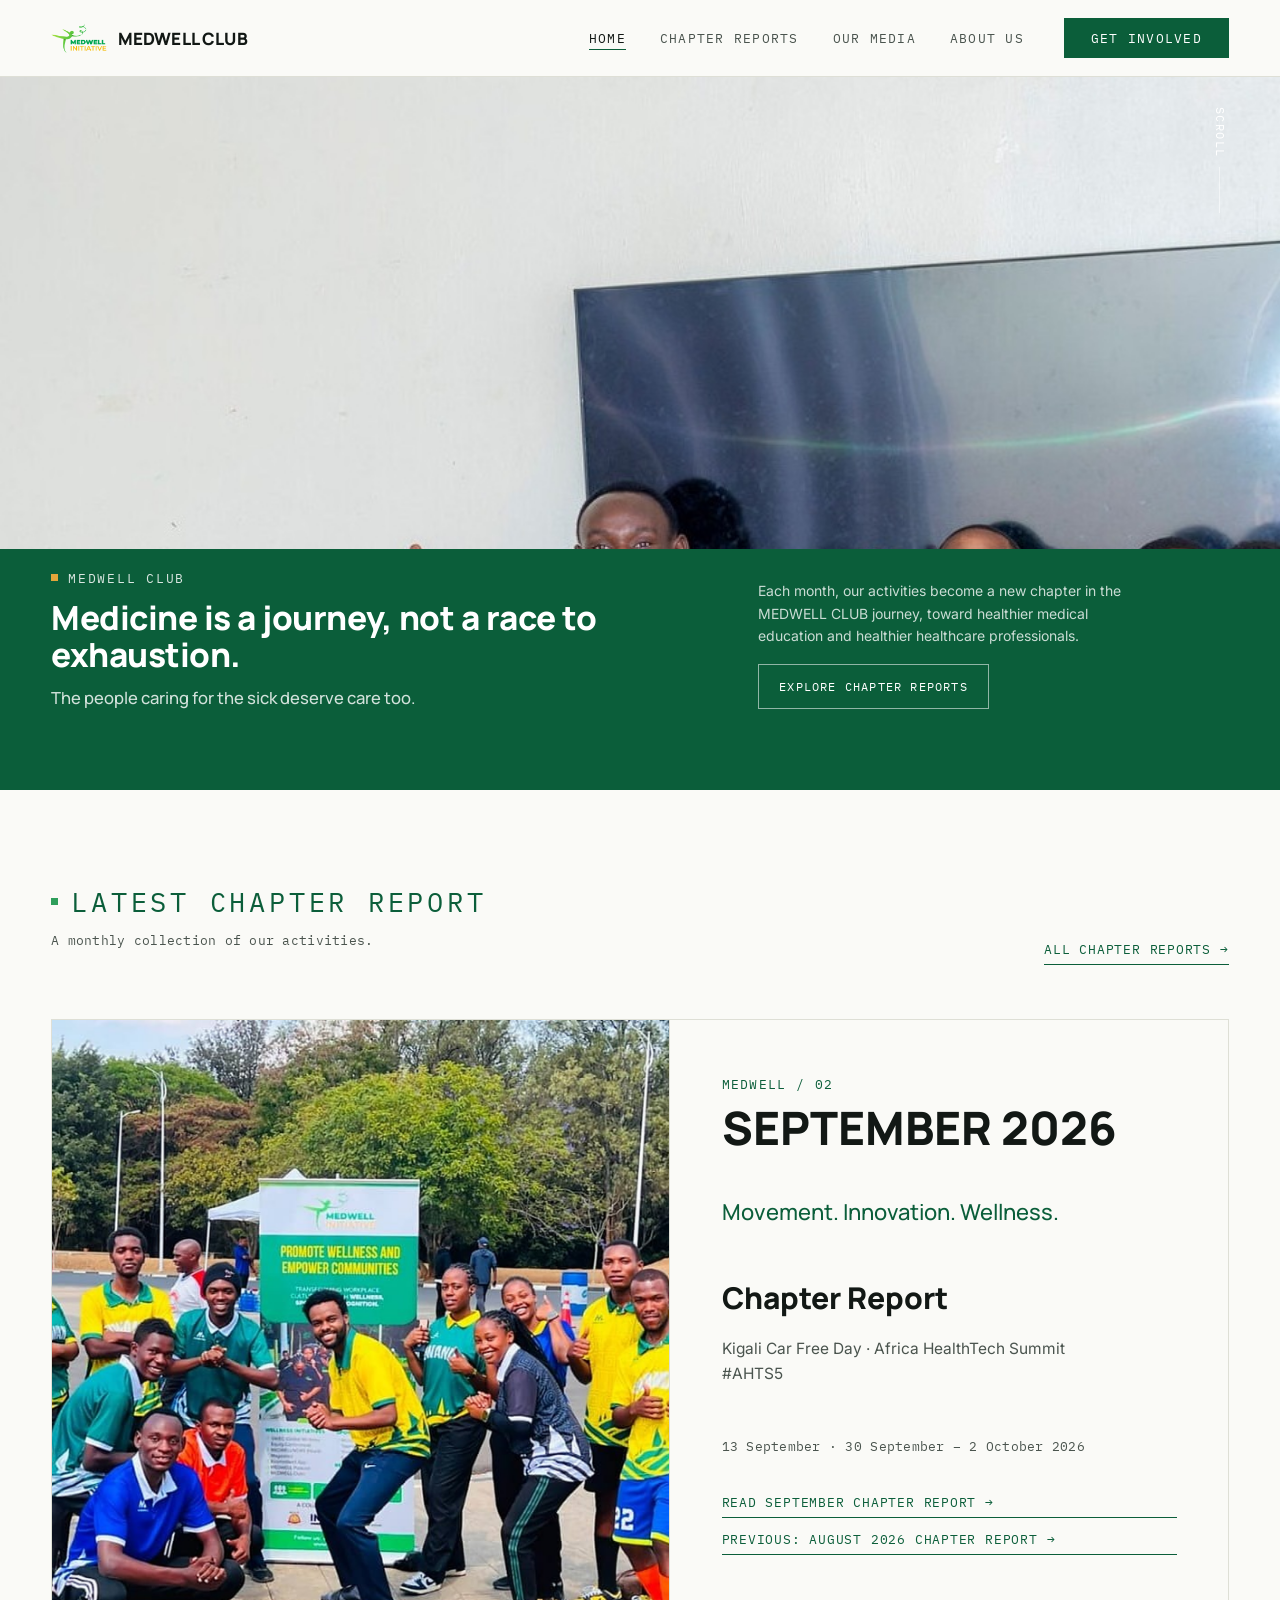
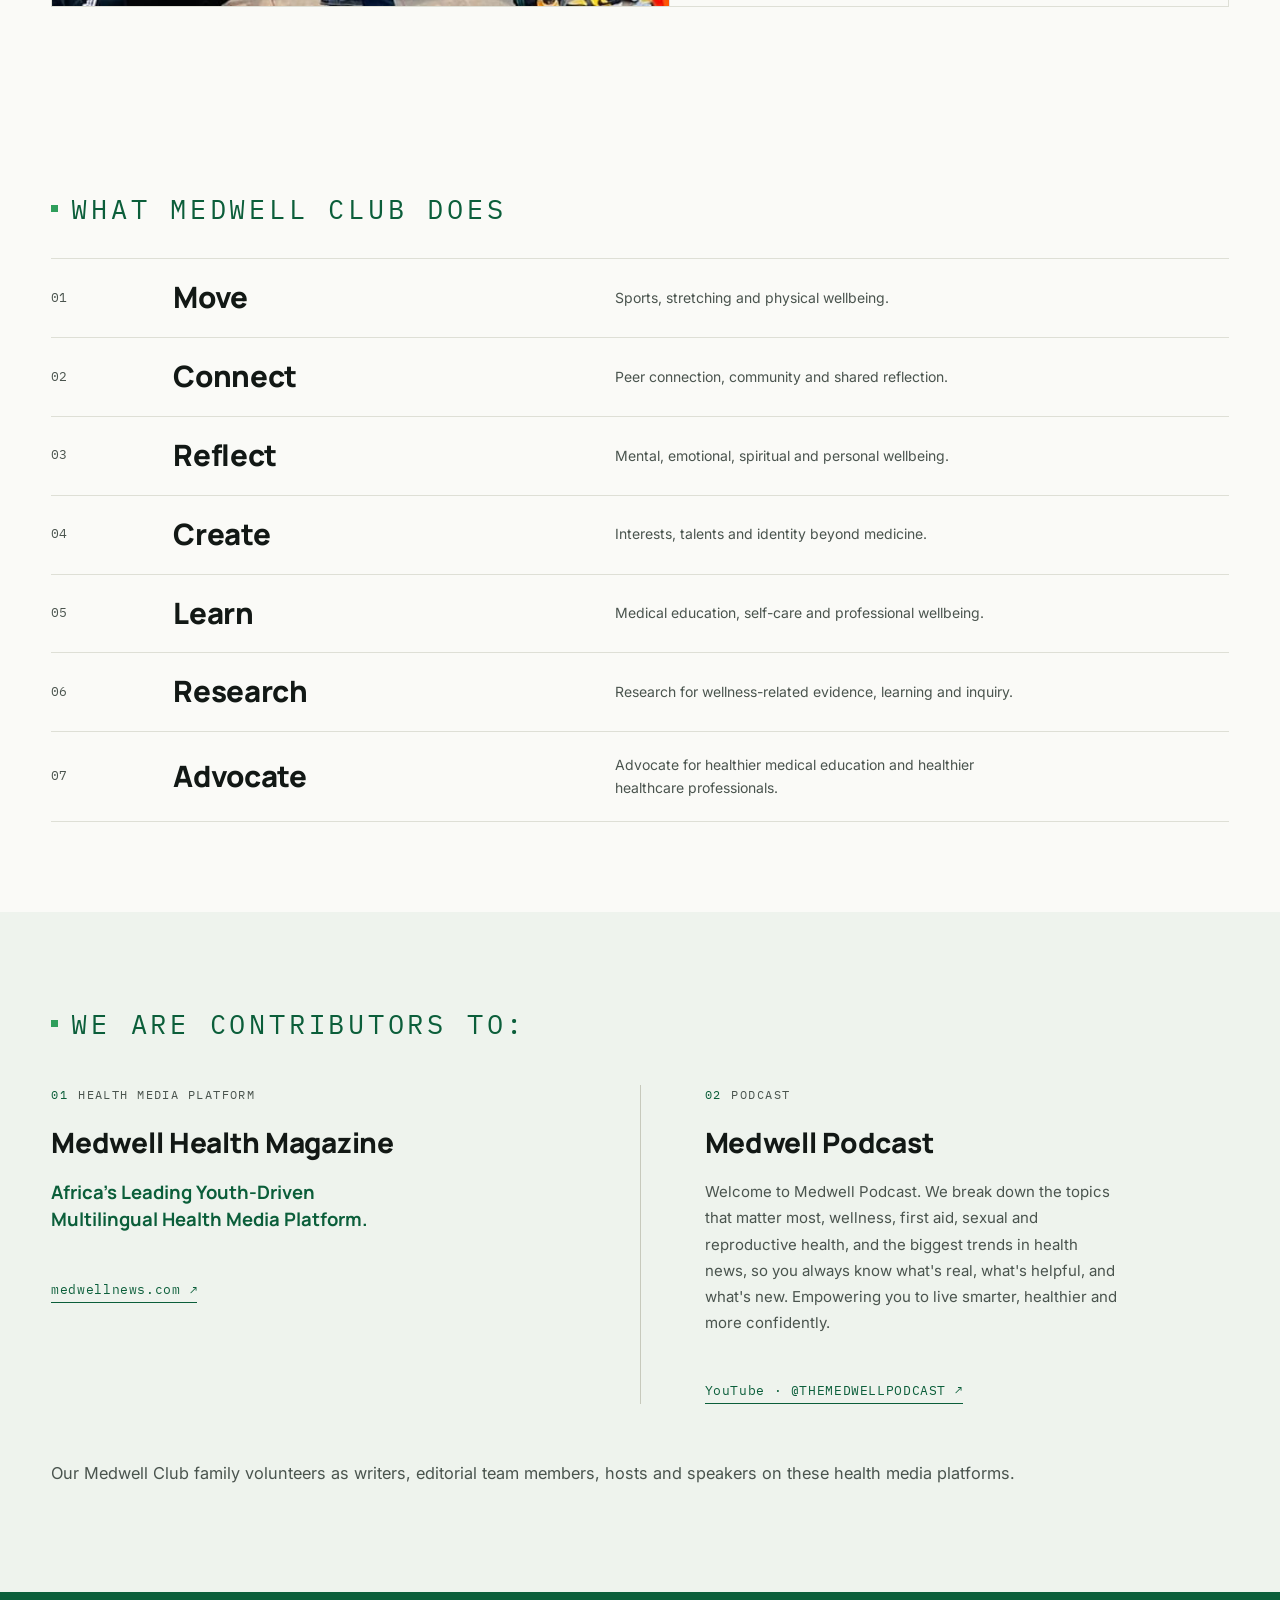
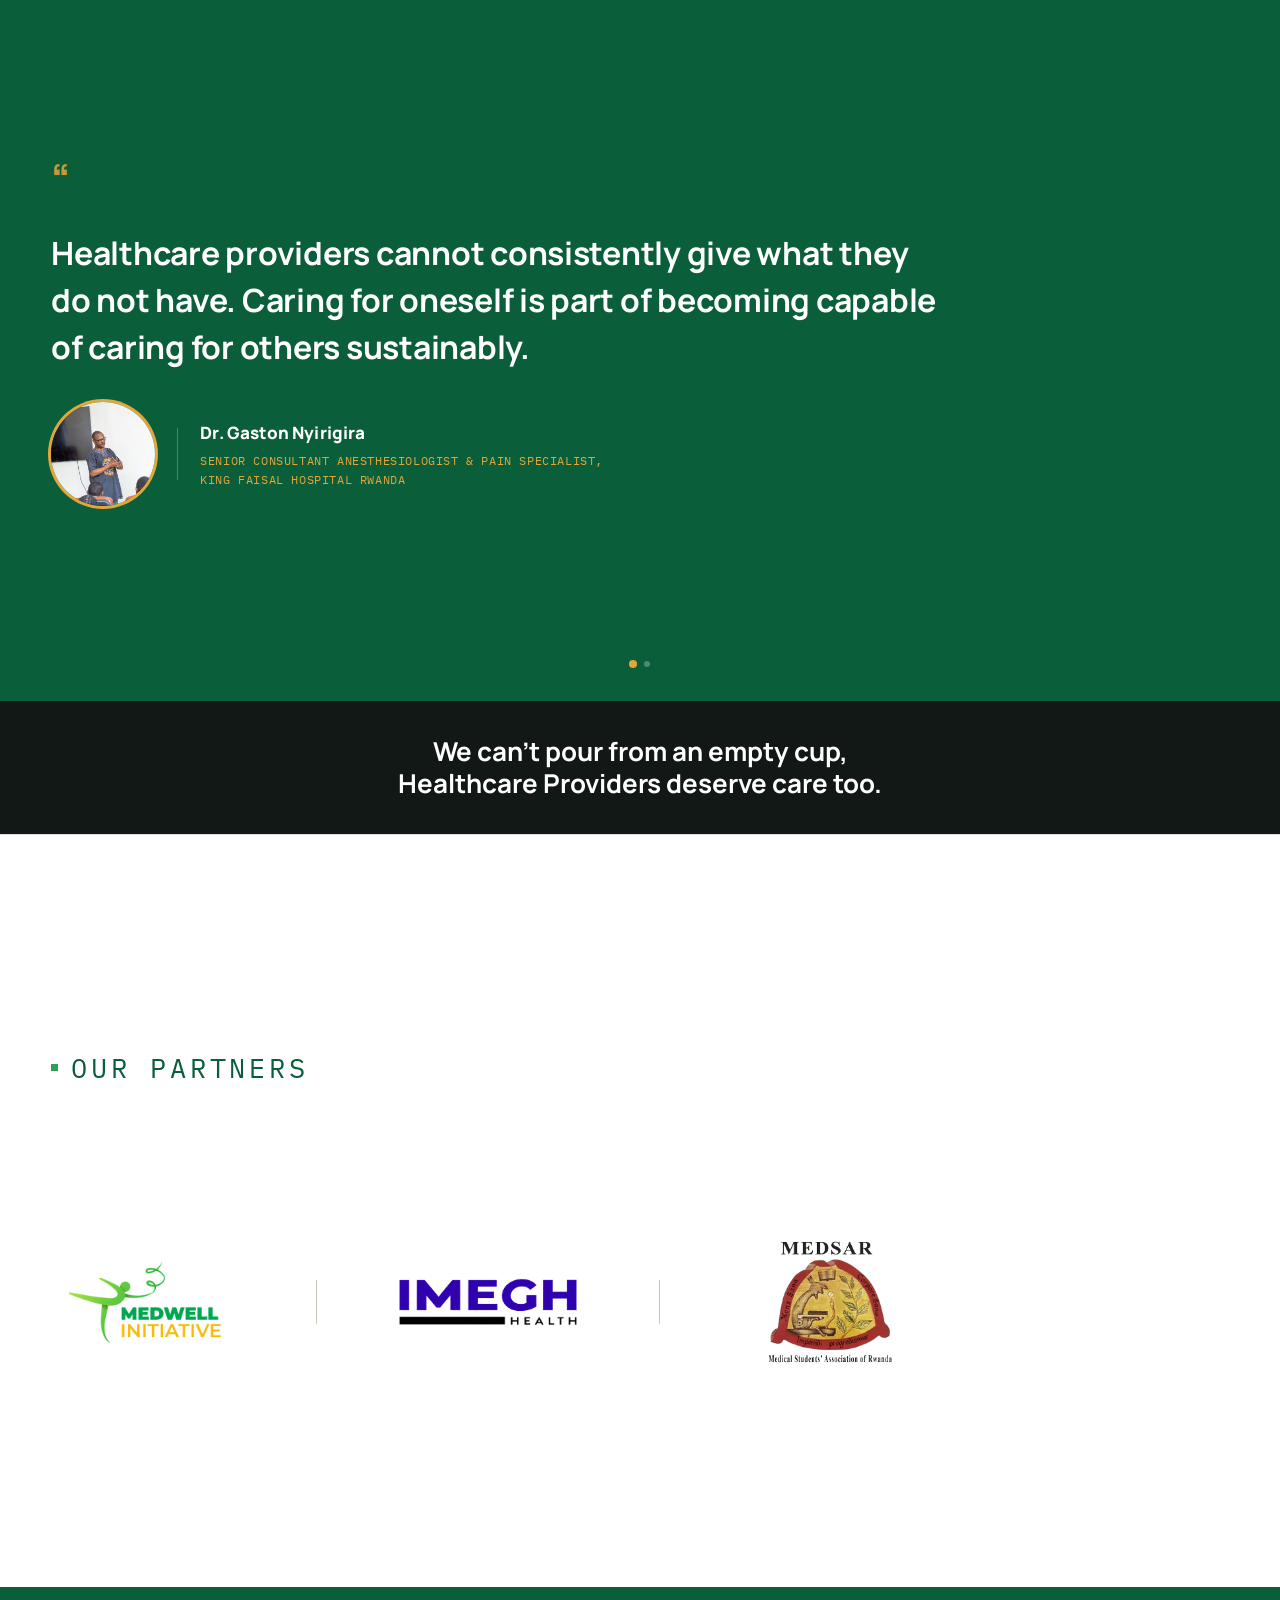
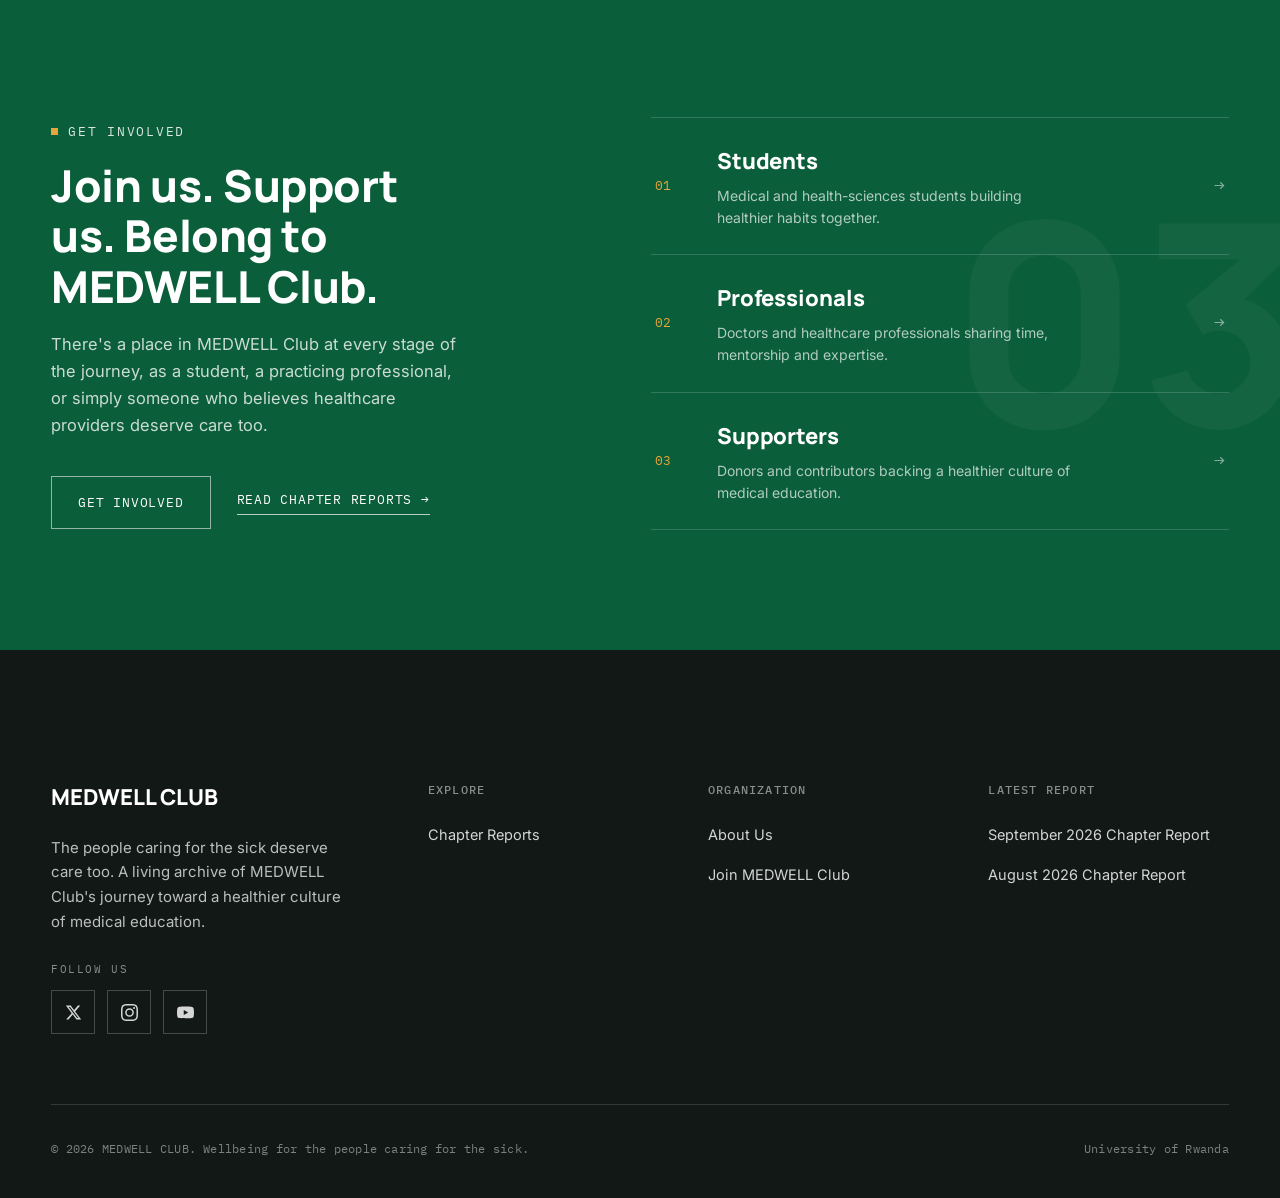
==== commit bf586408: "Replace repository with latest MedWell Club project" ====
--- a/index.html
+++ b/index.html
@@ -193,8 +193,8 @@
     gap: 0;
     border: 1px solid var(--line);
   }
-  .chapter-feature .cf-image { position: relative; min-height: 520px; background: var(--ink); }
-  .chapter-feature .cf-image img { width: 100%; height: 100%; object-fit: cover; position: absolute; inset: 0; }
+  .chapter-feature .cf-image { position: relative; min-height: 440px; background: var(--ink); }
+  .chapter-feature .cf-image img { width: 100%; height: 100%; object-fit: cover; object-position: 45% 50%; position: absolute; inset: 0; image-rendering: auto; }
   .cf-text {
     padding: clamp(30px, 4vw, 64px);
     display: flex;
@@ -538,15 +538,15 @@
         <a class="link-arrow" href="reports.html">All Chapter Reports <span class="a">→</span></a>
       </div>
       <div class="chapter-feature reveal">
-        <div class="cf-image"><img src="assets/photos/hero-jump-cover.jpg" alt="MEDWELL Club Wellness Retreat participants at KIE Campus, August 2026."></div>
+        <div class="cf-image"><img src="assets/photos/sept-cfd-team-banner-2x.jpg" alt="MedWell Club members gathered around the MedWell banner at Kigali Car Free Day, September 2026."></div>
         <div class="cf-text">
-          <div><span class="cf-num">MEDWELL / 01</span><div class="cf-month">AUGUST 2026</div></div>
-          <p class="cf-motif">Pause. Reconnect. Reflect.</p>
-          <div><div class="cf-title">Chapter Report</div><p class="cf-theme">Wellness Retreat · How to Prioritize Self-Care in Medical Education</p></div>
-          <p class="meta">23 August 2026 · KIE Campus · 16 medical students</p>
+          <div><span class="cf-num">MEDWELL / 02</span><div class="cf-month">SEPTEMBER 2026</div></div>
+          <p class="cf-motif">Movement. Innovation. Wellness.</p>
+          <div><div class="cf-title">Chapter Report</div><p class="cf-theme">Kigali Car Free Day · Africa HealthTech Summit #AHTS5</p></div>
+          <p class="meta">13 September · 30 September – 2 October 2026</p>
           <div style="display:flex; flex-direction:column; gap:12px;">
-            <a class="link-arrow" href="august-2026-chapter-report.html">Read Chapter Report <span class="a">→</span></a>
-            <a class="link-arrow" href="assets/reports/MEDWELL-August-2026-Chapter-Report.pdf" download>Download Chapter Report <span class="a">→</span></a>
+            <a class="link-arrow" href="september-2026-chapter-report.html">Read September Chapter Report <span class="a">→</span></a>
+            <a class="link-arrow" href="august-2026-chapter-report.html">Previous: August 2026 Chapter Report <span class="a">→</span></a>
           </div>
         </div>
       </div>
@@ -749,7 +749,7 @@
       </div>
       <div class="footer-col">
         <h4>Latest Report</h4>
-        <ul><li><a href="august-2026-chapter-report.html">August 2026 Chapter Report</a></li></ul>
+        <ul><li><a href="september-2026-chapter-report.html">September 2026 Chapter Report</a></li><li><a href="august-2026-chapter-report.html">August 2026 Chapter Report</a></li></ul>
       </div>
     </div>
     <div class="footer-bottom">
--- a/css/style.css
+++ b/css/style.css
@@ -874,7 +874,10 @@
 }
 
 /* ---- Mobile-wide safety nets ---- */
-html, body { max-width: 100%; overflow-x: hidden; }
+/* overflow-x: hidden on html/body turns the page into a scroll container
+   and breaks position: sticky on the header. clip hides overflow without that. */
+html, body { max-width: 100%; overflow-x: clip; }
+@supports not (overflow: clip) { html, body { overflow-x: hidden; } }
 .wrap { width: 100%; }
 @media (max-width: 700px) {
   .wrap { padding-left: 20px; padding-right: 20px; }
